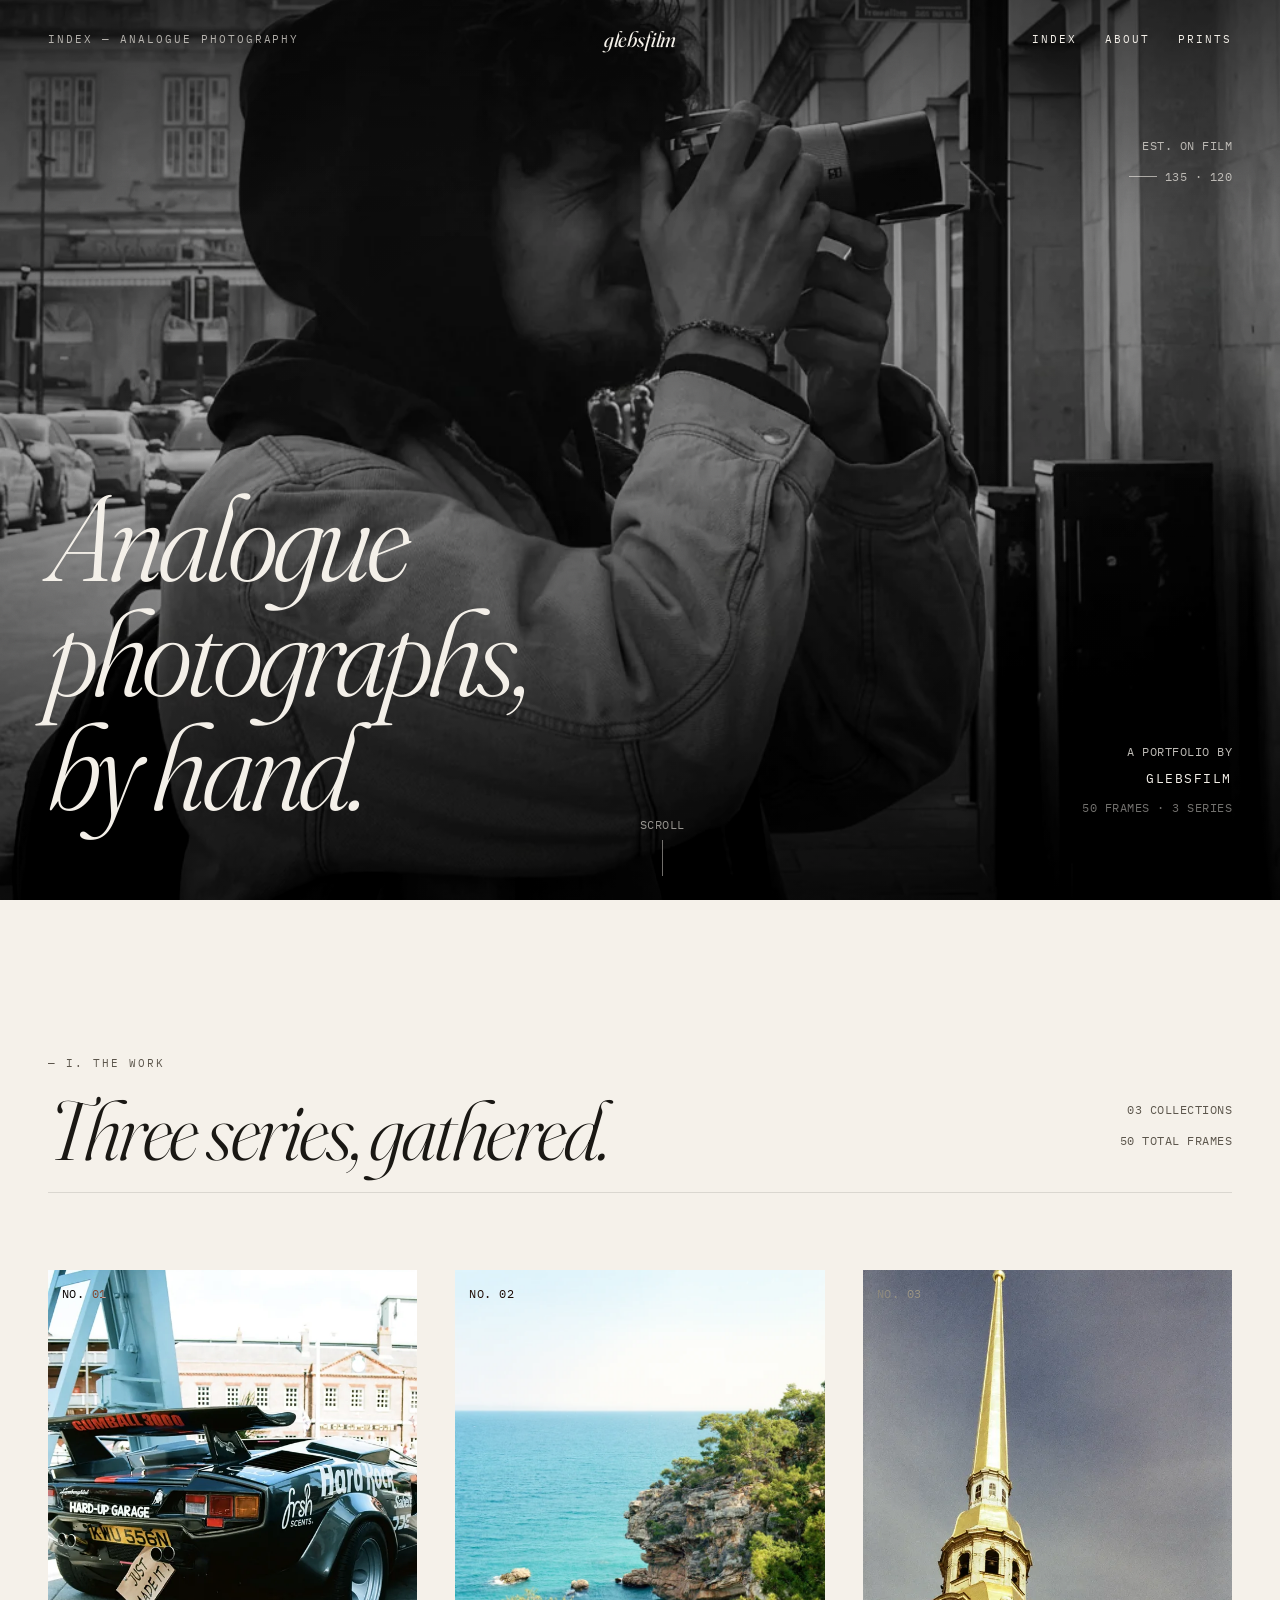
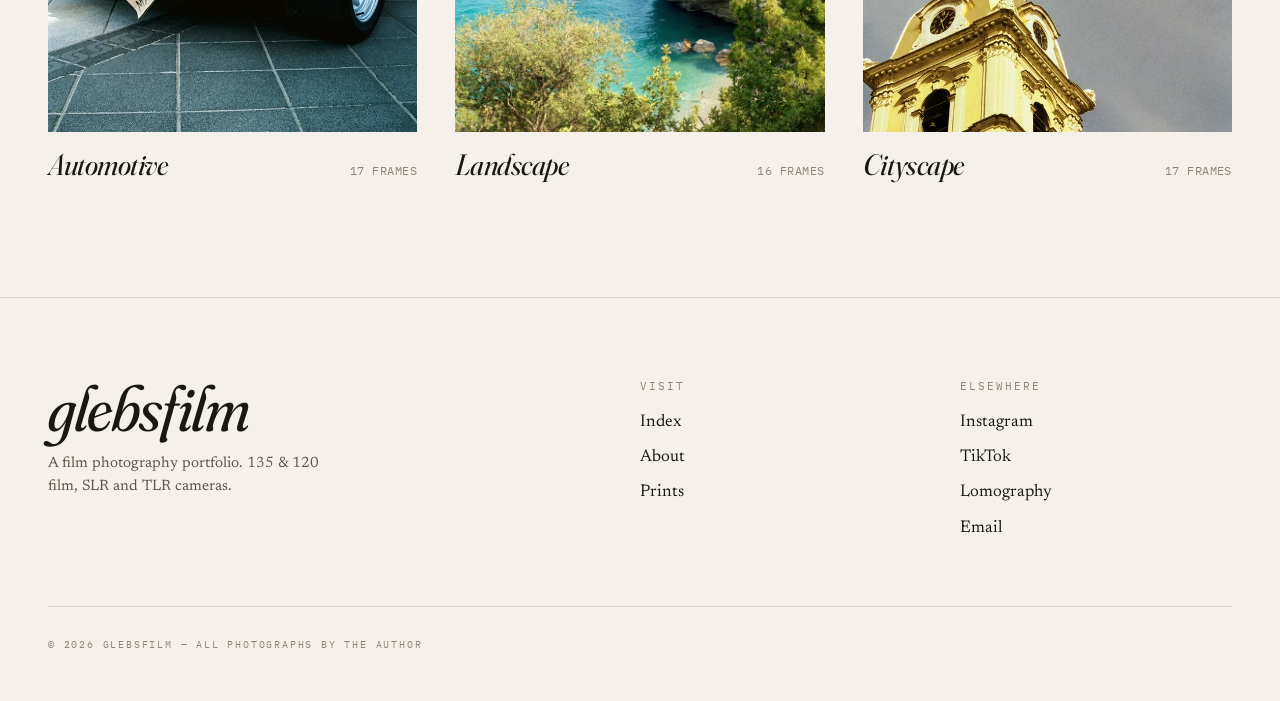
==== index.html @ 0e33dc8c "Footer update + Hamburger" ====
<!DOCTYPE html>
<html lang="en">
<head>
  <meta charset="UTF-8">
  <meta name="viewport" content="width=device-width, initial-scale=1.0">
  <title>glebsfilm — Analogue Photography</title>
  <meta name="description" content="A film photography portfolio. Landscapes, cityscapes, and automotive work on 35mm and 120 film, by glebsfilm.">
  <meta name="keywords" content="Photography, Film photography, 35mm film, 120mm film, analog art, vintage photography">
  <meta name="author" content="glebsfilm">
  <link rel="canonical" href="https://www.glebsfilm.com/">

  <link rel="apple-touch-icon" sizes="180x180" href="/apple-touch-icon.png">
  <link rel="icon" type="image/png" sizes="32x32" href="/favicon-32x32.png">
  <link rel="icon" type="image/png" sizes="16x16" href="/favicon-16x16.png">
  <link rel="manifest" href="/site.webmanifest">
  <link rel="mask-icon" href="/safari-pinned-tab.svg" color="#1a1814">
  <meta name="msapplication-TileColor" content="#F5F1EA">
  <meta name="theme-color" content="#F5F1EA">

  <meta property="og:type" content="website">
  <meta property="og:url" content="https://www.glebsfilm.com/">
  <meta property="og:title" content="glebsfilm — Analogue Photography">
  <meta property="og:description" content="A film photography portfolio. Landscapes, cityscapes, and automotive work on 35mm and 120 film, by glebsfilm.">
  <meta property="og:image" content="https://www.glebsfilm.com/assets/logo_square-640.webp">
  <meta property="og:image:width" content="640">
  <meta property="og:image:height" content="640">
  <meta name="twitter:card" content="summary_large_image">
  <meta name="twitter:title" content="glebsfilm — Analogue Photography">
  <meta name="twitter:description" content="A film photography portfolio. Landscapes, cityscapes, and automotive work on 35mm and 120 film, by glebsfilm.">
  <meta name="twitter:image" content="https://www.glebsfilm.com/assets/logo_square-640.webp">

  <script defer src="https://static.cloudflareinsights.com/beacon.min.js"
          data-cf-beacon='{"token": "REPLACE_WITH_YOUR_CF_BEACON_TOKEN"}'></script>

  <link rel="preconnect" href="https://fonts.googleapis.com">
  <link rel="preconnect" href="https://fonts.gstatic.com" crossorigin>
  <link rel="stylesheet"
        href="https://fonts.googleapis.com/css2?family=Fraunces:ital,opsz,wght,SOFT@0,9..144,300..600,30..100;1,9..144,300..600,30..100&family=Newsreader:ital,opsz,wght@0,6..72,300..600;1,6..72,300..600&family=IBM+Plex+Mono:wght@300;400;500&display=swap">

  <link rel="stylesheet" href="styles/site.css">
  <link rel="preload" as="image" href="assets/background-1920.webp" fetchpriority="high">
</head>
<body>
  <header class="site-nav">
  <div class="site-nav__index">Index — Analogue Photography</div>
  <a class="site-nav__brand" href="index.html">glebsfilm</a>
  <button class="site-nav__toggle" aria-label="Menu" aria-expanded="false">
    <svg width="22" height="14" viewBox="0 0 22 14" fill="none" stroke="currentColor" stroke-width="1.5"><line x1="0" y1="2" x2="22" y2="2"/><line x1="0" y1="12" x2="22" y2="12"/></svg>
  </button>
  <ul class="site-nav__links">
      <li><a href="#collections" aria-current="page">Index</a></li>
      <li><a href="about.html">About</a></li>
      <li><a href="https://glebsfilm.darkroom.com">Prints</a></li>
  </ul>
</header>

  <main>
    <section class="hero" id="top">
      <div class="hero__image" aria-hidden="true"></div>

      <div class="hero__corner">
        <p class="mono">Est. on Film</p>
        <p class="mono"><span class="hero__corner__sep"></span>135 · 120</p>
      </div>

      <div class="hero__content">
        <div class="hero__title-wrap">
          <h1 class="hero__title">
            <span class="word">Analogue</span>
            <span class="word">photographs,</span>
            <span class="word"><em>by hand.</em></span>
          </h1>
        </div>
        <div class="hero__meta">
          <span class="mono">A portfolio by</span>
          <span class="mono hero__meta__name">glebsfilm</span>
          <span class="mono hero__meta__sub">50 frames · 3 series</span>
        </div>
      </div>

      <a class="hero__scroll" href="#collections" aria-label="Scroll to collections">
        <span class="mono">Scroll</span>
        <span class="hero__scroll__line"></span>
      </a>
    </section>

    <section class="collections" id="collections">
      <div class="container">
        <header class="collections__header">
          <div>
            <p class="eyebrow collections__eyebrow">— I. The Work</p>
            <h2 class="collections__title">Three series, gathered.</h2>
          </div>
          <div class="collections__count">
            <p class="mono">03 collections</p>
            <p class="mono collections__count__sub">50 total frames</p>
          </div>
        </header>

        <div class="collections__grid">
      <a href="collections/automotive.html" class="collection-card">
        <div class="collection-card__media">
          <span class="mono collection-card__num">No. 01</span>
          <span class="mono collection-card__view">View →</span>
          <picture>
            <source type="image/webp" srcset="images/automotive/a1-960.webp">
            <img src="images/automotive/a1-1600.jpg" alt="" decoding="async" width="1073" height="1600" fetchpriority="high">
          </picture>
        </div>
        <div class="collection-card__meta">
          <h3 class="collection-card__title">Automotive</h3>
          <span class="mono collection-card__count">17 frames</span>
        </div>
      </a>
      <a href="collections/landscape.html" class="collection-card">
        <div class="collection-card__media">
          <span class="mono collection-card__num">No. 02</span>
          <span class="mono collection-card__view">View →</span>
          <picture>
            <source type="image/webp" srcset="images/landscapes/l1-960.webp">
            <img src="images/landscapes/l1-1600.jpg" alt="" decoding="async" width="1600" height="1590">
          </picture>
        </div>
        <div class="collection-card__meta">
          <h3 class="collection-card__title">Landscape</h3>
          <span class="mono collection-card__count">16 frames</span>
        </div>
      </a>
      <a href="collections/cityscape.html" class="collection-card">
        <div class="collection-card__media">
          <span class="mono collection-card__num">No. 03</span>
          <span class="mono collection-card__view">View →</span>
          <picture>
            <source type="image/webp" srcset="images/cityscapes/c1-960.webp">
            <img src="images/cityscapes/c1-1600.jpg" alt="" decoding="async" width="1060" height="1600">
          </picture>
        </div>
        <div class="collection-card__meta">
          <h3 class="collection-card__title">Cityscape</h3>
          <span class="mono collection-card__count">17 frames</span>
        </div>
      </a>
        </div>
      </div>
    </section>
  </main>

  <footer class="site-foot">
  <div class="container">
    <div class="site-foot__grid">
      <div>
        <p class="site-foot__brand">glebsfilm</p>
        <p class="site-foot__tag">A film photography portfolio. 135 &amp; 120 film, SLR and TLR cameras.</p>
      </div>
      <div class="site-foot__col">
        <h4>Visit</h4>
        <ul>
          <li><a href="index.html">Index</a></li>
          <li><a href="about.html">About</a></li>
          <li><a href="https://glebsfilm.darkroom.com" target="_blank" rel="noopener">Prints</a></li>
        </ul>
      </div>
      <div class="site-foot__col">
        <h4>Elsewhere</h4>
        <ul>
          <li><a href="https://www.instagram.com/glebsfilm" target="_blank" rel="noopener">Instagram</a></li>
          <li><a href="https://www.tiktok.com/@glebsfilm_" target="_blank" rel="noopener">TikTok</a></li>
          <li><a href="https://www.lomography.com/homes/glebsfilm/" target="_blank" rel="noopener">Lomography</a></li>
          <li><a href="mailto:glebsfilm@gmail.com">Email</a></li>
        </ul>
      </div>
    </div>
    <div class="site-foot__base">
      <p class="site-foot__copyright">© 2026 glebsfilm — All photographs by the author</p>
    </div>
  </div>
</footer>
  <script src="js/site.js" defer></script>
</body>
</html>
---- styles/site.css ----
/* ============================================================
   glebsfilm — editorial monograph
   --------------------------------------------------------------
   Visual direction: printed photography book.
   Cream paper, generous whitespace, italic serif display,
   monospace for indices and metadata, serif for prose.
   No Bootstrap — modern CSS only (Grid, custom props, clamp).
   ============================================================ */

:root {
  /* Colour — paper, ink, and a single film-leader red accent */
  --paper:        #F5F1EA;
  --paper-soft:   #EFEAE1;
  --ink:          #1A1814;
  --ink-soft:     #5C564C;
  --ink-faint:    #8E867A;
  --hairline:     rgba(26, 24, 20, 0.12);
  --accent:       #8B2C1F;   /* deep darkroom red, used sparingly */
  --backdrop:     rgba(245, 241, 234, 0.96);

  /* Type */
  --font-display: 'Fraunces', 'Times New Roman', Georgia, serif;
  --font-body:    'Newsreader', 'Georgia', 'Times New Roman', serif;
  --font-mono:    'IBM Plex Mono', ui-monospace, 'SFMono-Regular', Menlo, monospace;

  /* Rhythm */
  --gutter: clamp(1.25rem, 4vw, 3rem);
  --max-w: 1400px;
}

/* ---------- Reset & base ---------- */
*, *::before, *::after { box-sizing: border-box; }

html { scroll-behavior: smooth; overflow-x: hidden; }

body {
  margin: 0;
  min-height: 100vh;
  overflow-x: hidden;       /* belt-and-suspenders against any stray horizontal overflow */
  background: var(--paper);
  color: var(--ink);
  font-family: var(--font-body);
  font-size: 17px;
  line-height: 1.6;
  font-feature-settings: "kern" 1, "liga" 1;
  -webkit-font-smoothing: antialiased;
  text-rendering: optimizeLegibility;
}

img, picture { display: block; max-width: 100%; }

a { color: inherit; text-decoration: none; }
a:hover { color: var(--accent); }

/* Page-grain overlay — almost imperceptible, gives the cream
   background some texture like uncoated paper. */
body::before {
  content: "";
  position: fixed;
  inset: 0;
  pointer-events: none;
  z-index: 200;
  opacity: 0.04;
  background-image: url("data:image/svg+xml;utf8,<svg xmlns='http://www.w3.org/2000/svg' width='200' height='200'><filter id='n'><feTurbulence type='fractalNoise' baseFrequency='0.9' numOctaves='2' stitchTiles='stitch'/></filter><rect width='100%25' height='100%25' filter='url(%23n)'/></svg>");
  mix-blend-mode: multiply;
}

/* ---------- Type utilities ---------- */
.mono {
  font-family: var(--font-mono);
  font-weight: 400;
  letter-spacing: 0.04em;
  text-transform: uppercase;
  font-size: 12px;
}

.eyebrow {
  font-family: var(--font-mono);
  font-size: 11px;
  letter-spacing: 0.18em;
  text-transform: uppercase;
  color: var(--ink-soft);
}

.container {
  max-width: var(--max-w);
  margin: 0 auto;
  padding-left: var(--gutter);
  padding-right: var(--gutter);
}

.visually-hidden {
  position: absolute;
  width: 1px; height: 1px;
  padding: 0; margin: -1px;
  overflow: hidden; clip: rect(0,0,0,0);
  white-space: nowrap; border: 0;
}

/* ============================================================
   NAVBAR
   ============================================================ */
.site-nav {
  position: fixed;
  top: 0; left: 0; right: 0;
  z-index: 100;
  display: grid;
  grid-template-columns: 1fr auto 1fr;
  align-items: center;
  padding: 22px var(--gutter);
  /* Extend the bar's background up into the iOS notch/status-bar area
     so it never shows a translucent strip at the very top. */
  padding-top: max(22px, env(safe-area-inset-top));
  background: var(--backdrop);
  backdrop-filter: blur(12px);
  -webkit-backdrop-filter: blur(12px);
  border-bottom: 1px solid var(--hairline);
  transition: padding 0.3s ease, background 0.3s ease;
}

/* When the hero is visible, give the nav a transparent treatment */
.site-nav--on-hero {
  background: transparent;
  border-bottom-color: transparent;
  backdrop-filter: none;
  -webkit-backdrop-filter: none;
  color: var(--paper);
}
.site-nav--on-hero .site-nav__brand,
.site-nav--on-hero .site-nav__links a,
.site-nav--on-hero .site-nav__index { color: var(--paper); }
.site-nav--on-hero .site-nav__index { color: rgba(245,241,234,0.7); }

.site-nav__brand {
  font-family: var(--font-display);
  font-style: italic;
  font-weight: 400;
  font-variation-settings: "opsz" 96;
  font-size: 22px;
  letter-spacing: -0.01em;
  color: var(--ink);
  grid-column: 2;
}

.site-nav__links {
  grid-column: 3;
  display: flex;
  gap: 28px;
  justify-content: flex-end;
  list-style: none;
  padding: 0; margin: 0;
}

.site-nav__links a {
  font-family: var(--font-mono);
  font-size: 11px;
  letter-spacing: 0.18em;
  text-transform: uppercase;
  color: var(--ink);
  position: relative;
  padding: 4px 0;
  display: inline-block;
}
.site-nav__links a::after {
  content: "";
  position: absolute;
  left: 0; right: 100%;
  bottom: -2px;
  height: 1px;
  background: currentColor;
  transition: right 0.35s ease;
}
.site-nav__links a:hover::after { right: 0; }

.site-nav__index {
  grid-column: 1;
  font-family: var(--font-mono);
  font-size: 11px;
  letter-spacing: 0.18em;
  text-transform: uppercase;
  color: var(--ink-soft);
}

.site-nav__toggle {
  display: none;
  background: none;
  border: 0;
  padding: 8px;
  cursor: pointer;
  color: inherit;
}
.site-nav__toggle svg { display: block; }

@media (max-width: 720px) {
  .site-nav { grid-template-columns: auto 1fr auto; padding: 18px var(--gutter); }
  .site-nav__index { display: none; }
  .site-nav__brand { grid-column: 1; font-size: 20px; }
  .site-nav__toggle { display: block; grid-column: 3; justify-self: end; }
  .site-nav__links {
    position: absolute;
    grid-column: 1 / -1;   /* span the whole bar, not just the right column */
    top: 100%; left: 0; right: 0;
    flex-direction: column;
    gap: 0;
    background: var(--paper);
    border-bottom: 1px solid var(--hairline);
    padding: 0;
    max-height: 0;
    overflow: hidden;
    transition: max-height 0.35s ease;
  }
  .site-nav__links.open { max-height: 400px; }
  .site-nav__links li { border-top: 1px solid var(--hairline); }
  .site-nav__links a {
    display: block;
    padding: 18px var(--gutter);
    font-size: 12px;
    color: var(--ink) !important;
  }
}

/* ============================================================
   HERO  (home page)
   ============================================================ */
.hero {
  position: relative;
  min-height: 100vh;
  max-height: 1100px;       /* keep it cinematic on tall monitors */
  display: grid;
  grid-template-rows: 1fr auto;
  overflow: hidden;
  background: var(--ink);
  color: var(--paper);
}

.hero__image {
  position: absolute;
  inset: 0;
  background-image: url('../assets/background-1920.webp');
  background-size: cover;
  /* Push the focal point higher so the face/camera stays in frame
     on wide aspect ratios. */
  background-position: 50% 22%;
  filter: brightness(0.78) contrast(1.05);
  z-index: 0;
}
@media (min-width: 1400px) {
  .hero__image { background-position: 50% 30%; }
}

.hero__image::after {
  content: "";
  position: absolute;
  inset: 0;
  background:
    linear-gradient(to bottom, rgba(0,0,0,0.4) 0%, transparent 25%, transparent 50%, rgba(0,0,0,0.65) 100%),
    radial-gradient(ellipse at center, transparent 35%, rgba(0,0,0,0.35) 100%);
}

.hero__content {
  position: relative;
  z-index: 2;
  grid-row: 2;
  padding: var(--gutter);
  padding-bottom: clamp(2.5rem, 6vw, 5rem);
  /* Use a centred container with max width so on 1920+ monitors the
     title doesn't sit on the absolute edge. */
  max-width: var(--max-w);
  margin: 0 auto;
  width: 100%;
  display: grid;
  grid-template-columns: 1fr auto;
  align-items: end;
  gap: var(--gutter);
}

.hero__title-wrap {
  /* Width is determined by the longest .word inside. No max-width
     constraint — that was causing 'by hand.' to wrap on its space. */
}

.hero__title {
  font-family: var(--font-display);
  font-weight: 300;
  font-style: italic;
  font-variation-settings: "opsz" 144, "SOFT" 30;
  font-size: clamp(44px, 9.5vw, 140px);
  line-height: 0.94;
  letter-spacing: -0.035em;
  color: var(--paper);
  margin: 0;
}
.hero__title .word {
  display: block;
  white-space: nowrap;   /* never break a word block at a space */
  opacity: 0;
  transform: translateY(28px);
  animation: rise 1.1s cubic-bezier(0.2, 0.7, 0.2, 1) forwards;
}
.hero__title .word:nth-child(1) { animation-delay: 0.20s; }
.hero__title .word:nth-child(2) { animation-delay: 0.35s; }
.hero__title .word:nth-child(3) { animation-delay: 0.50s; }

@keyframes rise {
  to { opacity: 1; transform: translateY(0); }
}

.hero__meta {
  display: flex;
  flex-direction: column;
  align-items: flex-end;
  gap: 8px;
  color: var(--paper);
  text-align: right;
  opacity: 0;
  animation: fadeUp 1s ease 0.75s forwards;
  padding-bottom: 6px;
}
.hero__meta .mono { color: rgba(245, 241, 234, 0.78); }
.hero__meta__name {
  font-size: 13px !important;
  letter-spacing: 0.12em !important;
  color: var(--paper) !important;
}
.hero__meta__sub { opacity: 0.6; }

@keyframes fadeUp {
  from { opacity: 0; transform: translateY(12px); }
  to   { opacity: 1; transform: translateY(0); }
}

.hero__corner {
  position: absolute;
  top: 0; right: 0;
  padding: calc(var(--gutter) + 76px) var(--gutter) 0;
  z-index: 2;
  color: var(--paper);
  text-align: right;
  opacity: 0;
  animation: fadeUp 1s ease 0.95s forwards;
}
.hero__corner .mono { color: rgba(245, 241, 234, 0.7); }
.hero__corner__sep {
  display: inline-block;
  width: 28px;
  height: 1px;
  background: rgba(245, 241, 234, 0.6);
  vertical-align: middle;
  margin: 0 8px 4px;
}

.hero__scroll {
  position: absolute;
  bottom: 24px;
  left: 50%;
  transform: translateX(-50%);
  z-index: 2;
  color: var(--paper);
  display: flex;
  flex-direction: column;
  align-items: center;
  gap: 6px;
  opacity: 0;
  animation: fadeUp 1s ease 1.5s forwards;
}
.hero__scroll .mono { color: rgba(245, 241, 234, 0.6); }
.hero__scroll__line {
  width: 1px;
  height: 36px;
  background: rgba(245, 241, 234, 0.45);
  position: relative;
  overflow: hidden;
}
.hero__scroll__line::after {
  content: "";
  position: absolute;
  inset: 0;
  background: var(--paper);
  transform: translateY(-100%);
  animation: drip 2.4s ease-in-out infinite;
}
@keyframes drip {
  0%   { transform: translateY(-100%); }
  60%  { transform: translateY(100%); }
  100% { transform: translateY(100%); }
}

@media (max-width: 720px) {
  .hero__content { grid-template-columns: 1fr; }
  .hero__meta    { align-items: flex-start; text-align: left; }
  .hero__corner  { display: none; }
}

/* ============================================================
   COLLECTIONS GRID (home)
   ============================================================ */
.collections {
  padding: clamp(5rem, 12vw, 9rem) 0 clamp(4rem, 10vw, 7rem);
}

.collections__header {
  display: grid;
  grid-template-columns: 1fr auto;
  align-items: end;
  gap: var(--gutter);
  margin-bottom: clamp(2.5rem, 6vw, 5rem);
  padding-bottom: 22px;
  border-bottom: 1px solid var(--hairline);
}

.collections__eyebrow { margin-bottom: 18px; }

.collections__title {
  font-family: var(--font-display);
  font-style: italic;
  font-weight: 300;
  font-variation-settings: "opsz" 144;
  font-size: clamp(40px, 6.5vw, 96px);
  line-height: 0.96;
  letter-spacing: -0.03em;
  margin: 0;
}

.collections__count {
  text-align: right;
  color: var(--ink-soft);
  padding-bottom: 8px;
}

.collections__grid {
  display: grid;
  grid-template-columns: repeat(3, 1fr);
  gap: clamp(1.5rem, 3vw, 3rem);
}

@media (max-width: 880px) {
  .collections__grid { grid-template-columns: 1fr; gap: 3.5rem; }
  .collections__header { grid-template-columns: 1fr; align-items: start; }
  .collections__count { text-align: left; padding-bottom: 0; }
}

.collection-card {
  position: relative;
  display: block;
  color: var(--ink);
}

.collection-card__media {
  position: relative;
  aspect-ratio: 4 / 5;
  overflow: hidden;
  background: var(--ink-soft);
}
/* picture must also fill the box so the inner img can cover it */
.collection-card__media picture {
  position: absolute;
  inset: 0;
  display: block;
}
.collection-card__media img {
  width: 100%;
  height: 100%;
  object-fit: cover;
  transition: transform 1.2s cubic-bezier(0.2, 0.7, 0.2, 1);
}
.collection-card:hover .collection-card__media img {
  transform: scale(1.045);
}

.collection-card__num {
  position: absolute;
  top: 14px; left: 14px;
  color: #fff;
  mix-blend-mode: difference;
  z-index: 2;
}

.collection-card__view {
  position: absolute;
  bottom: 14px; right: 14px;
  color: var(--paper);
  opacity: 0;
  transform: translateY(6px);
  transition: opacity 0.4s ease, transform 0.4s ease;
  z-index: 2;
  text-shadow: 0 1px 6px rgba(0,0,0,0.4);
}
.collection-card:hover .collection-card__view {
  opacity: 1;
  transform: translateY(0);
}

.collection-card__meta {
  display: grid;
  grid-template-columns: 1fr auto;
  align-items: baseline;
  gap: 16px;
  margin-top: 18px;
  padding-bottom: 4px;
}

.collection-card__title {
  font-family: var(--font-display);
  font-style: italic;
  font-weight: 400;
  font-variation-settings: "opsz" 96;
  font-size: clamp(22px, 2.3vw, 30px);
  line-height: 1.05;
  letter-spacing: -0.015em;
  margin: 0;
  color: var(--ink);
  transition: color 0.3s ease;
}
.collection-card:hover .collection-card__title { color: var(--accent); }

.collection-card__count {
  color: var(--ink-faint);
  white-space: nowrap;
}

/* ============================================================
   ABOUT
   ============================================================ */
.about {
  padding-top: clamp(7rem, 14vw, 11rem);
  padding-bottom: clamp(5rem, 10vw, 8rem);
}

.about__grid {
  display: grid;
  grid-template-columns: 5fr 7fr;
  gap: clamp(2rem, 5vw, 5rem);
  align-items: start;
}

@media (max-width: 880px) {
  .about__grid { grid-template-columns: 1fr; }
}

.about__portrait {
  position: relative;
  aspect-ratio: 4 / 5;
  overflow: hidden;
  background: var(--ink-soft);
}
.about__portrait picture {
  position: absolute;
  inset: 0;
  display: block;
}
.about__portrait img {
  width: 100%; height: 100%;
  object-fit: cover;
  filter: contrast(1.04);
}
.about__portrait__caption {
  position: absolute;
  bottom: 12px; left: 12px;
  color: var(--paper);
  text-shadow: 0 1px 8px rgba(0,0,0,0.5);
}

.about__copy { padding-top: 6px; }

.about__eyebrow { margin-bottom: 28px; }

.about__title {
  font-family: var(--font-display);
  font-style: italic;
  font-weight: 300;
  font-variation-settings: "opsz" 144, "SOFT" 50;
  font-size: clamp(48px, 9vw, 132px);
  line-height: 0.92;
  letter-spacing: -0.035em;
  margin: 0 0 36px;
}

.about__lede {
  font-family: var(--font-body);
  font-weight: 300;
  font-size: clamp(19px, 1.7vw, 24px);
  line-height: 1.45;
  color: var(--ink);
  margin: 0 0 28px;
  max-width: 38ch;
}
.about__lede em {
  font-family: var(--font-display);
  font-style: italic;
  font-variation-settings: "opsz" 36;
  font-weight: 400;
}

.about__body {
  font-size: 17px;
  line-height: 1.65;
  color: var(--ink-soft);
  max-width: 52ch;
}
.about__body p { margin: 0 0 1.1em; }
.about__body a {
  color: var(--ink);
  border-bottom: 1px solid var(--ink-faint);
  transition: color 0.2s ease, border-color 0.2s ease;
}
.about__body a:hover {
  color: var(--accent);
  border-color: var(--accent);
}

.about__contact {
  margin-top: 48px;
  padding-top: 28px;
  border-top: 1px solid var(--hairline);
  display: grid;
  grid-template-columns: auto 1fr;
  gap: 16px 28px;
  font-family: var(--font-mono);
  font-size: 12px;
  letter-spacing: 0.08em;
  text-transform: uppercase;
}
.about__contact dt { color: var(--ink-faint); }
.about__contact dd { margin: 0; color: var(--ink); }

/* ============================================================
   COLLECTION PAGE
   ============================================================ */
.coll-head {
  padding-top: clamp(7rem, 13vw, 11rem);
  padding-bottom: clamp(2rem, 5vw, 4rem);
}

.coll-head__grid {
  display: grid;
  grid-template-columns: 1fr auto;
  align-items: end;
  gap: var(--gutter);
  padding-bottom: 28px;
  border-bottom: 1px solid var(--hairline);
}

.coll-head__eyebrow { margin-bottom: 18px; }

.coll-head__title {
  font-family: var(--font-display);
  font-style: italic;
  font-weight: 300;
  font-variation-settings: "opsz" 144, "SOFT" 40;
  font-size: clamp(48px, 9vw, 132px);
  line-height: 0.92;
  letter-spacing: -0.035em;
  margin: 0;
}

.coll-head__meta {
  display: grid;
  gap: 10px;
  text-align: right;
  color: var(--ink-soft);
  padding-bottom: 8px;
}

@media (max-width: 720px) {
  .coll-head__grid { grid-template-columns: 1fr; }
  .coll-head__meta { text-align: left; }
}

.gallery {
  /* CSS-columns masonry. Photos flow into columns at their natural
     aspect ratio, balanced for height. */
  padding-top: clamp(1.5rem, 3vw, 2.5rem);
  columns: 2;
  column-gap: clamp(1rem, 2.2vw, 2rem);
}

@media (max-width: 720px) {
  .gallery { columns: 1; }
}

.frame {
  position: relative;
  display: block;
  width: 100%;
  margin: 0 0 clamp(1.75rem, 3.5vw, 3rem);
  break-inside: avoid;     /* don't split a figure across columns */
  cursor: zoom-in;
}

.frame__picture {
  position: relative;
  overflow: hidden;
  background: transparent;
  box-shadow: 0 1px 0 var(--hairline), 0 18px 30px -22px rgba(26,24,20,0.18);
}

.frame__picture img {
  width: 100%;
  height: auto;
  display: block;
  opacity: 0;
  transform: scale(1.015);
  transition: opacity 1.2s ease, transform 1.4s ease;
}
.frame.in .frame__picture img {
  opacity: 1;
  transform: scale(1);
}

/* Subtle zoom hint on hover */
.frame:hover .frame__picture img { transform: scale(1.025); }
.frame:hover .frame__caption .frame__index { color: var(--accent); }

/* Caption sits BELOW the photo — always readable, never fighting
   the image. Index left, camera + film right; stacks on mobile. */
.frame__caption {
  display: flex;
  align-items: baseline;
  justify-content: space-between;
  gap: 12px;
  margin: 14px 2px 0;
  flex-wrap: wrap;
}
.frame__index {
  color: var(--ink-faint);
  font-size: 11px;
  letter-spacing: 0.14em;
}
.frame__meta {
  color: var(--ink-soft);
  font-size: 11px;
  letter-spacing: 0.14em;
  text-align: right;
}

/* End-of-collection navigation */
.coll-foot {
  padding: clamp(3.5rem, 8vw, 6rem) 0 clamp(2rem, 5vw, 3rem);
  border-top: 1px solid var(--hairline);
  margin-top: clamp(3rem, 7vw, 5rem);
}
.coll-foot__inner {
  display: grid;
  grid-template-columns: 1fr auto 1fr;
  align-items: center;
  gap: var(--gutter);
}
.coll-foot__prev, .coll-foot__next {
  display: grid;
  gap: 6px;
}
.coll-foot__prev { text-align: left; }
.coll-foot__next { text-align: right; }
.coll-foot__label { color: var(--ink-faint); }
.coll-foot__link {
  font-family: var(--font-display);
  font-style: italic;
  font-size: clamp(26px, 3.5vw, 44px);
  line-height: 1;
  letter-spacing: -0.02em;
  font-variation-settings: "opsz" 72;
}
.coll-foot__link:hover { color: var(--accent); }

.coll-foot__home {
  font-family: var(--font-mono);
  font-size: 11px;
  letter-spacing: 0.18em;
  text-transform: uppercase;
  color: var(--ink-soft);
  white-space: nowrap;
}
.coll-foot__home:hover { color: var(--accent); }

@media (max-width: 720px) {
  .coll-foot__inner { grid-template-columns: 1fr; gap: 32px; text-align: left; }
  .coll-foot__next { text-align: left; }
}

/* ============================================================
   FOOTER
   ============================================================ */
.site-foot {
  border-top: 1px solid var(--hairline);
  padding: clamp(3rem, 7vw, 5rem) 0 clamp(1.5rem, 3vw, 2.5rem);
  background: var(--paper);
}
.site-foot__grid {
  display: grid;
  grid-template-columns: 2fr 1fr 1fr;
  gap: clamp(1.5rem, 4vw, 3rem);
  align-items: start;
}
@media (max-width: 720px) {
  .site-foot__grid { grid-template-columns: 1fr; gap: 2rem; }
}

.site-foot__brand {
  font-family: var(--font-display);
  font-style: italic;
  font-variation-settings: "opsz" 144, "SOFT" 50;
  font-size: clamp(36px, 5vw, 64px);
  line-height: 0.95;
  letter-spacing: -0.02em;
  color: var(--ink);
  margin: 0 0 6px;
}
.site-foot__tag {
  color: var(--ink-soft);
  max-width: 32ch;
  font-size: 15px;
  line-height: 1.5;
}

.site-foot__col h4 {
  font-family: var(--font-mono);
  font-size: 11px;
  letter-spacing: 0.18em;
  text-transform: uppercase;
  color: var(--ink-faint);
  margin: 0 0 14px;
  font-weight: 400;
}
.site-foot__col ul {
  list-style: none;
  padding: 0; margin: 0;
  display: grid;
  gap: 8px;
}
.site-foot__col a {
  font-family: var(--font-body);
  font-size: 17px;
  color: var(--ink);
}
.site-foot__col a:hover { color: var(--accent); }

.site-foot__base {
  margin-top: clamp(2.5rem, 5vw, 4rem);
  padding-top: 20px;
  border-top: 1px solid var(--hairline);
  display: flex;
  justify-content: space-between;
  align-items: center;
  gap: 16px;
  flex-wrap: wrap;
}
.site-foot__copyright,
.site-foot__set {
  font-family: var(--font-mono);
  font-size: 10px;
  letter-spacing: 0.18em;
  text-transform: uppercase;
  color: var(--ink-faint);
}

/* ============================================================
   LIGHTBOX
   ============================================================ */
.lightbox {
  position: fixed;
  inset: 0;
  z-index: 1000;
  background: rgba(15, 14, 12, 0.97);
  display: flex;
  flex-direction: column;
  padding: clamp(60px, 6vw, 90px) clamp(40px, 4vw, 80px) clamp(20px, 3vw, 36px);
  opacity: 0;
  pointer-events: none;
  transition: opacity 0.25s ease;
}
.lightbox.open {
  opacity: 1;
  pointer-events: auto;
}
.lightbox[hidden] { display: none; }

.lightbox__viewport {
  flex: 1 1 0;
  min-height: 0;        /* lets the flex item shrink under intrinsic content */
  display: flex;
  align-items: center;
  justify-content: center;
}

.lightbox__img {
  max-width: 100%;
  max-height: 100%;
  width: auto;
  height: auto;
  object-fit: contain;
  box-shadow: 0 30px 80px -20px rgba(0,0,0,0.6);
  transition: opacity 0.25s ease;
}
.lightbox.loading .lightbox__img { opacity: 0.3; }

.lightbox__caption {
  margin-top: 22px;
  display: grid;
  grid-template-columns: auto 1fr;
  align-items: baseline;
  gap: 24px;
  color: rgba(245, 241, 234, 0.72);
  font-family: var(--font-mono);
  font-size: 11px;
  letter-spacing: 0.18em;
  text-transform: uppercase;
}
.lightbox__index { color: rgba(245, 241, 234, 0.55); }
.lightbox__meta  { color: var(--paper); text-align: right; }

/* Button chrome */
.lightbox button {
  position: absolute;
  background: none;
  border: 0;
  color: var(--paper);
  cursor: pointer;
  padding: 14px;
  opacity: 0.55;
  transition: opacity 0.2s ease;
  z-index: 2;
}
.lightbox button:hover, .lightbox button:focus-visible { opacity: 1; outline: 0; }
.lightbox button svg { display: block; }

.lightbox__close { top: 18px; right: 18px; }
.lightbox__prev  { top: 50%; left: 12px;  transform: translateY(-50%); }
.lightbox__next  { top: 50%; right: 12px; transform: translateY(-50%); }

@media (max-width: 720px) {
  .lightbox { padding: 60px 12px 16px; }
  .lightbox__prev { left: 4px; }
  .lightbox__next { right: 4px; }
  .lightbox__caption {
    grid-template-columns: 1fr;
    gap: 4px;
    font-size: 10px;
  }
  .lightbox__meta { text-align: left; }
}

/* When the lightbox is open, lock body scroll */
body.lightbox-open { overflow: hidden; }
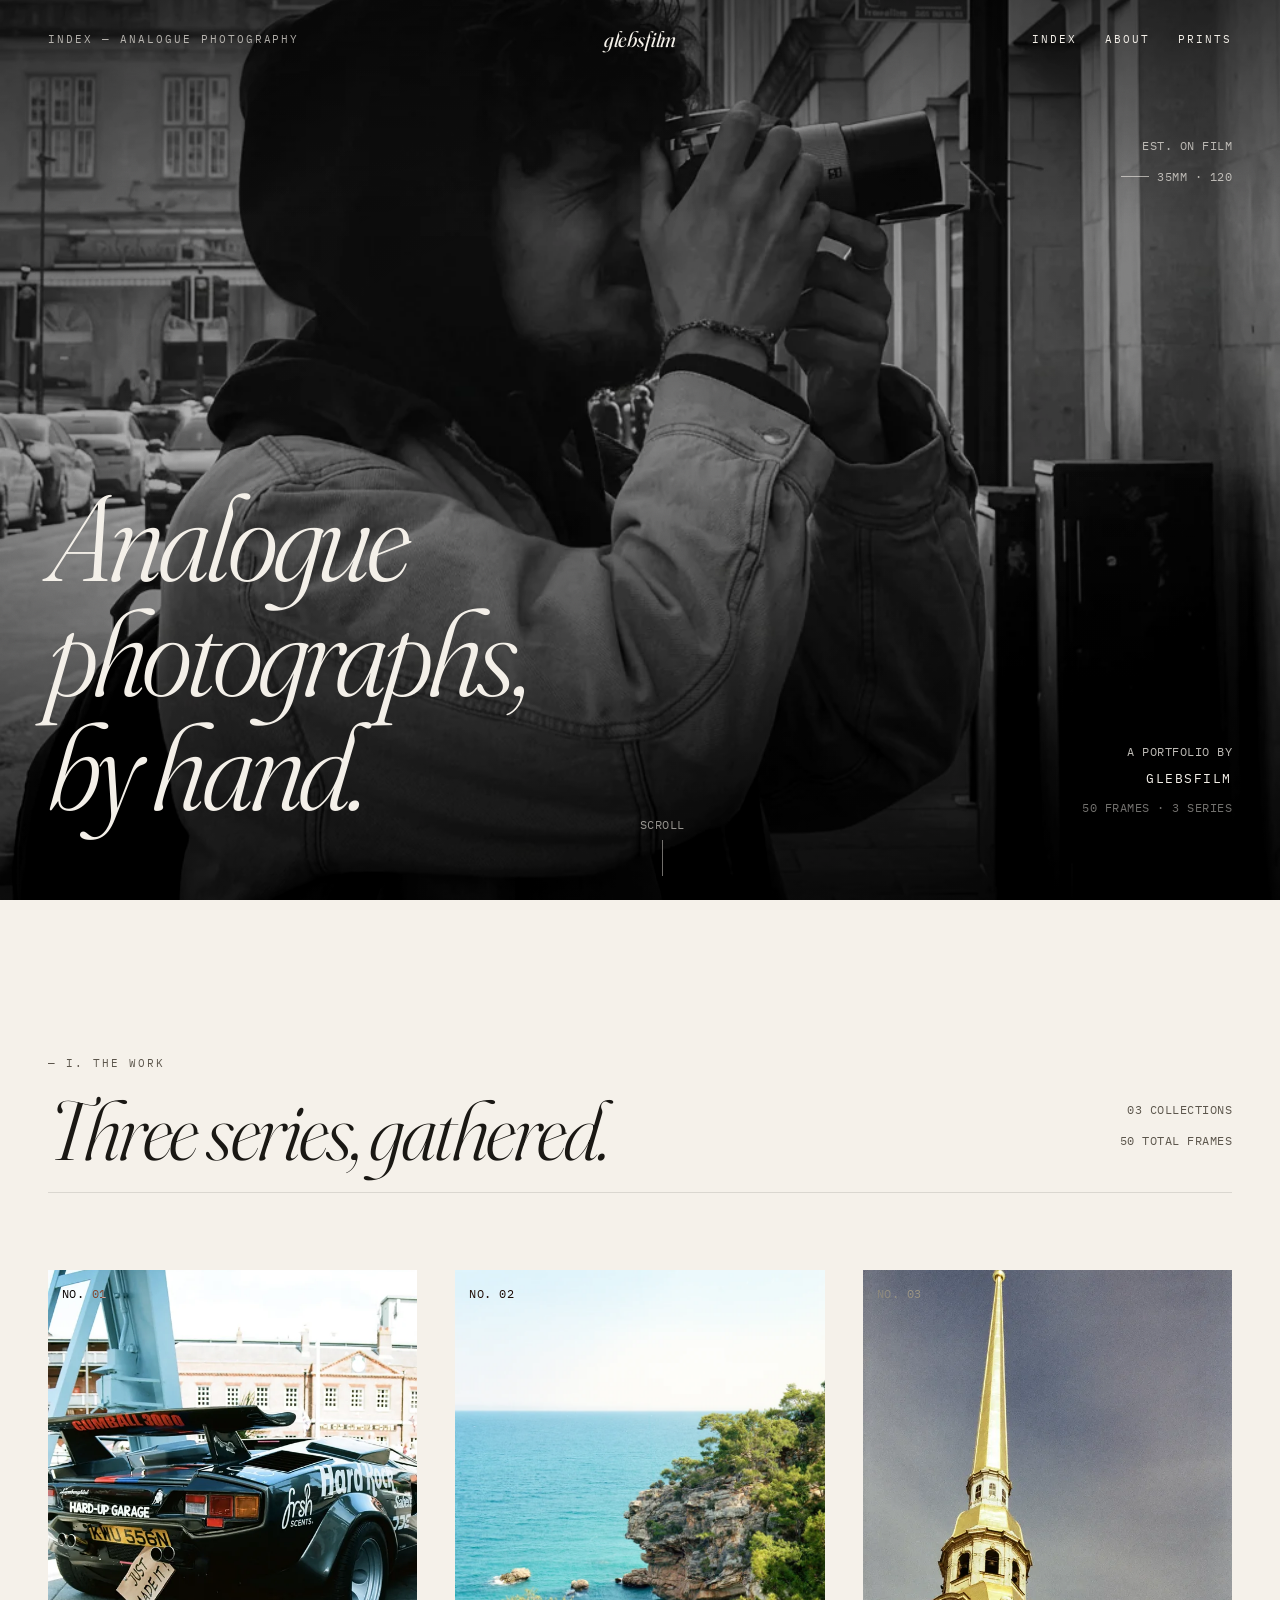
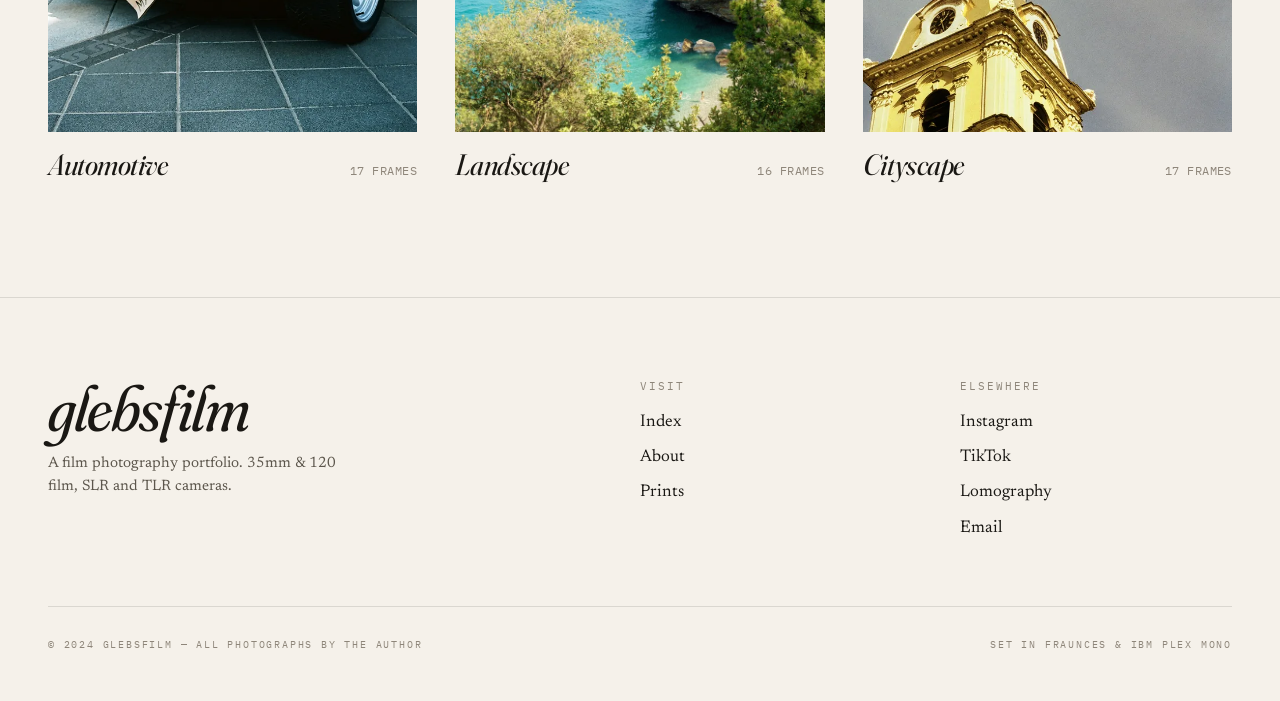
==== commit 9dc7b3a7: "viewport fix" ====
--- a/index.html
+++ b/index.html
@@ -2,7 +2,7 @@
 <html lang="en">
 <head>
   <meta charset="UTF-8">
-  <meta name="viewport" content="width=device-width, initial-scale=1.0">
+  <meta name="viewport" content="width=device-width, initial-scale=1.0, viewport-fit=cover">
   <title>glebsfilm — Analogue Photography</title>
   <meta name="description" content="A film photography portfolio. Landscapes, cityscapes, and automotive work on 35mm and 120 film, by glebsfilm.">
   <meta name="keywords" content="Photography, Film photography, 35mm film, 120mm film, analog art, vintage photography">
@@ -37,7 +37,7 @@
   <link rel="stylesheet"
         href="https://fonts.googleapis.com/css2?family=Fraunces:ital,opsz,wght,SOFT@0,9..144,300..600,30..100;1,9..144,300..600,30..100&family=Newsreader:ital,opsz,wght@0,6..72,300..600;1,6..72,300..600&family=IBM+Plex+Mono:wght@300;400;500&display=swap">
 
-  <link rel="stylesheet" href="styles/site.css">
+  <link rel="stylesheet" href="styles/site.css?v=f0097ba1">
   <link rel="preload" as="image" href="assets/background-1920.webp" fetchpriority="high">
 </head>
 <body>
@@ -60,7 +60,7 @@
 
       <div class="hero__corner">
         <p class="mono">Est. on Film</p>
-        <p class="mono"><span class="hero__corner__sep"></span>135 · 120</p>
+        <p class="mono"><span class="hero__corner__sep"></span>35mm · 120</p>
       </div>
 
       <div class="hero__content">
@@ -150,7 +150,7 @@
     <div class="site-foot__grid">
       <div>
         <p class="site-foot__brand">glebsfilm</p>
-        <p class="site-foot__tag">A film photography portfolio. 135 &amp; 120 film, SLR and TLR cameras.</p>
+        <p class="site-foot__tag">A film photography portfolio. 35mm &amp; 120 film, SLR and TLR cameras.</p>
       </div>
       <div class="site-foot__col">
         <h4>Visit</h4>
@@ -171,10 +171,11 @@
       </div>
     </div>
     <div class="site-foot__base">
-      <p class="site-foot__copyright">© 2026 glebsfilm — All photographs by the author</p>
+      <p class="site-foot__copyright">© 2024 glebsfilm — All photographs by the author</p>
+      <p class="site-foot__set">Set in Fraunces &amp; IBM Plex Mono</p>
     </div>
   </div>
 </footer>
-  <script src="js/site.js" defer></script>
+  <script src="js/site.js?v=3b735ae2" defer></script>
 </body>
 </html>
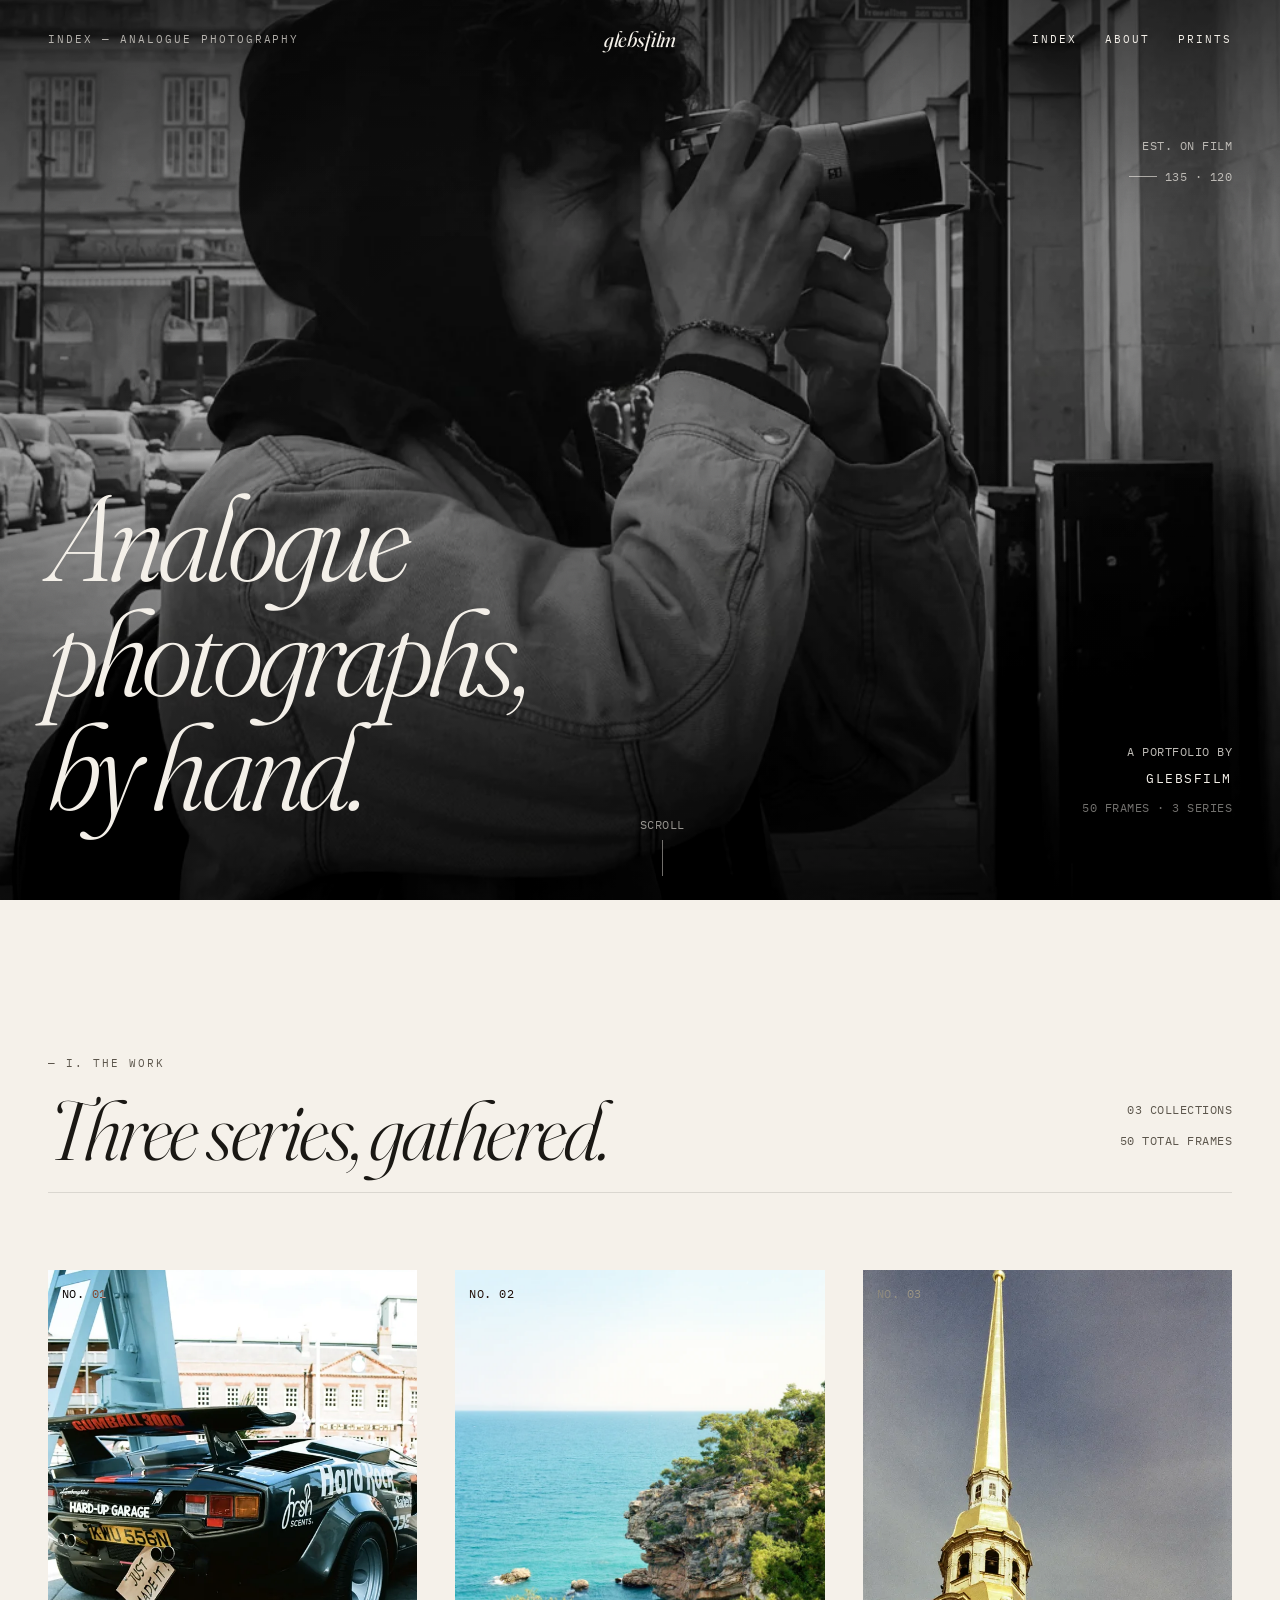
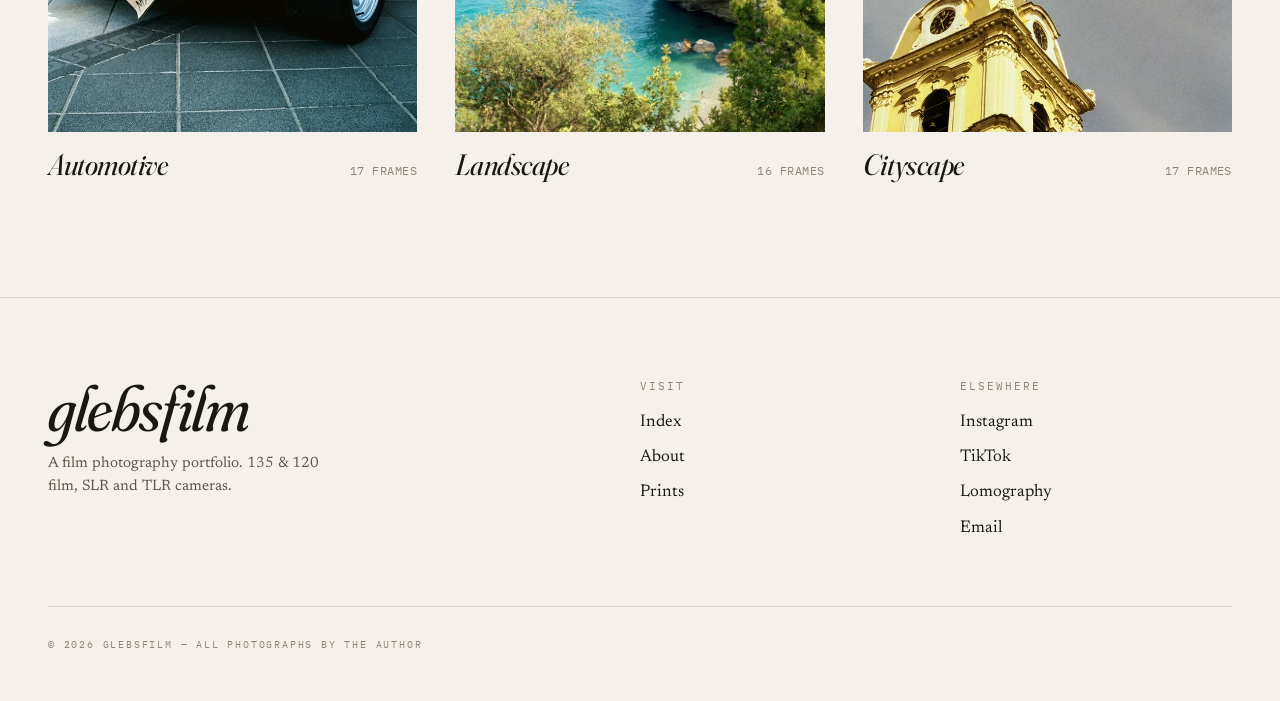
==== commit 2a410a22: "Update index.html" ====
--- a/index.html
+++ b/index.html
@@ -60,7 +60,7 @@
 
       <div class="hero__corner">
         <p class="mono">Est. on Film</p>
-        <p class="mono"><span class="hero__corner__sep"></span>35mm · 120</p>
+        <p class="mono"><span class="hero__corner__sep"></span>135 · 120</p>
       </div>
 
       <div class="hero__content">
@@ -150,7 +150,7 @@
     <div class="site-foot__grid">
       <div>
         <p class="site-foot__brand">glebsfilm</p>
-        <p class="site-foot__tag">A film photography portfolio. 35mm &amp; 120 film, SLR and TLR cameras.</p>
+        <p class="site-foot__tag">A film photography portfolio. 135 &amp; 120 film, SLR and TLR cameras.</p>
       </div>
       <div class="site-foot__col">
         <h4>Visit</h4>
@@ -171,11 +171,10 @@
       </div>
     </div>
     <div class="site-foot__base">
-      <p class="site-foot__copyright">© 2024 glebsfilm — All photographs by the author</p>
-      <p class="site-foot__set">Set in Fraunces &amp; IBM Plex Mono</p>
+      <p class="site-foot__copyright">© 2026 glebsfilm — All photographs by the author</p>
     </div>
   </div>
 </footer>
   <script src="js/site.js?v=3b735ae2" defer></script>
 </body>
-</html>+</html>
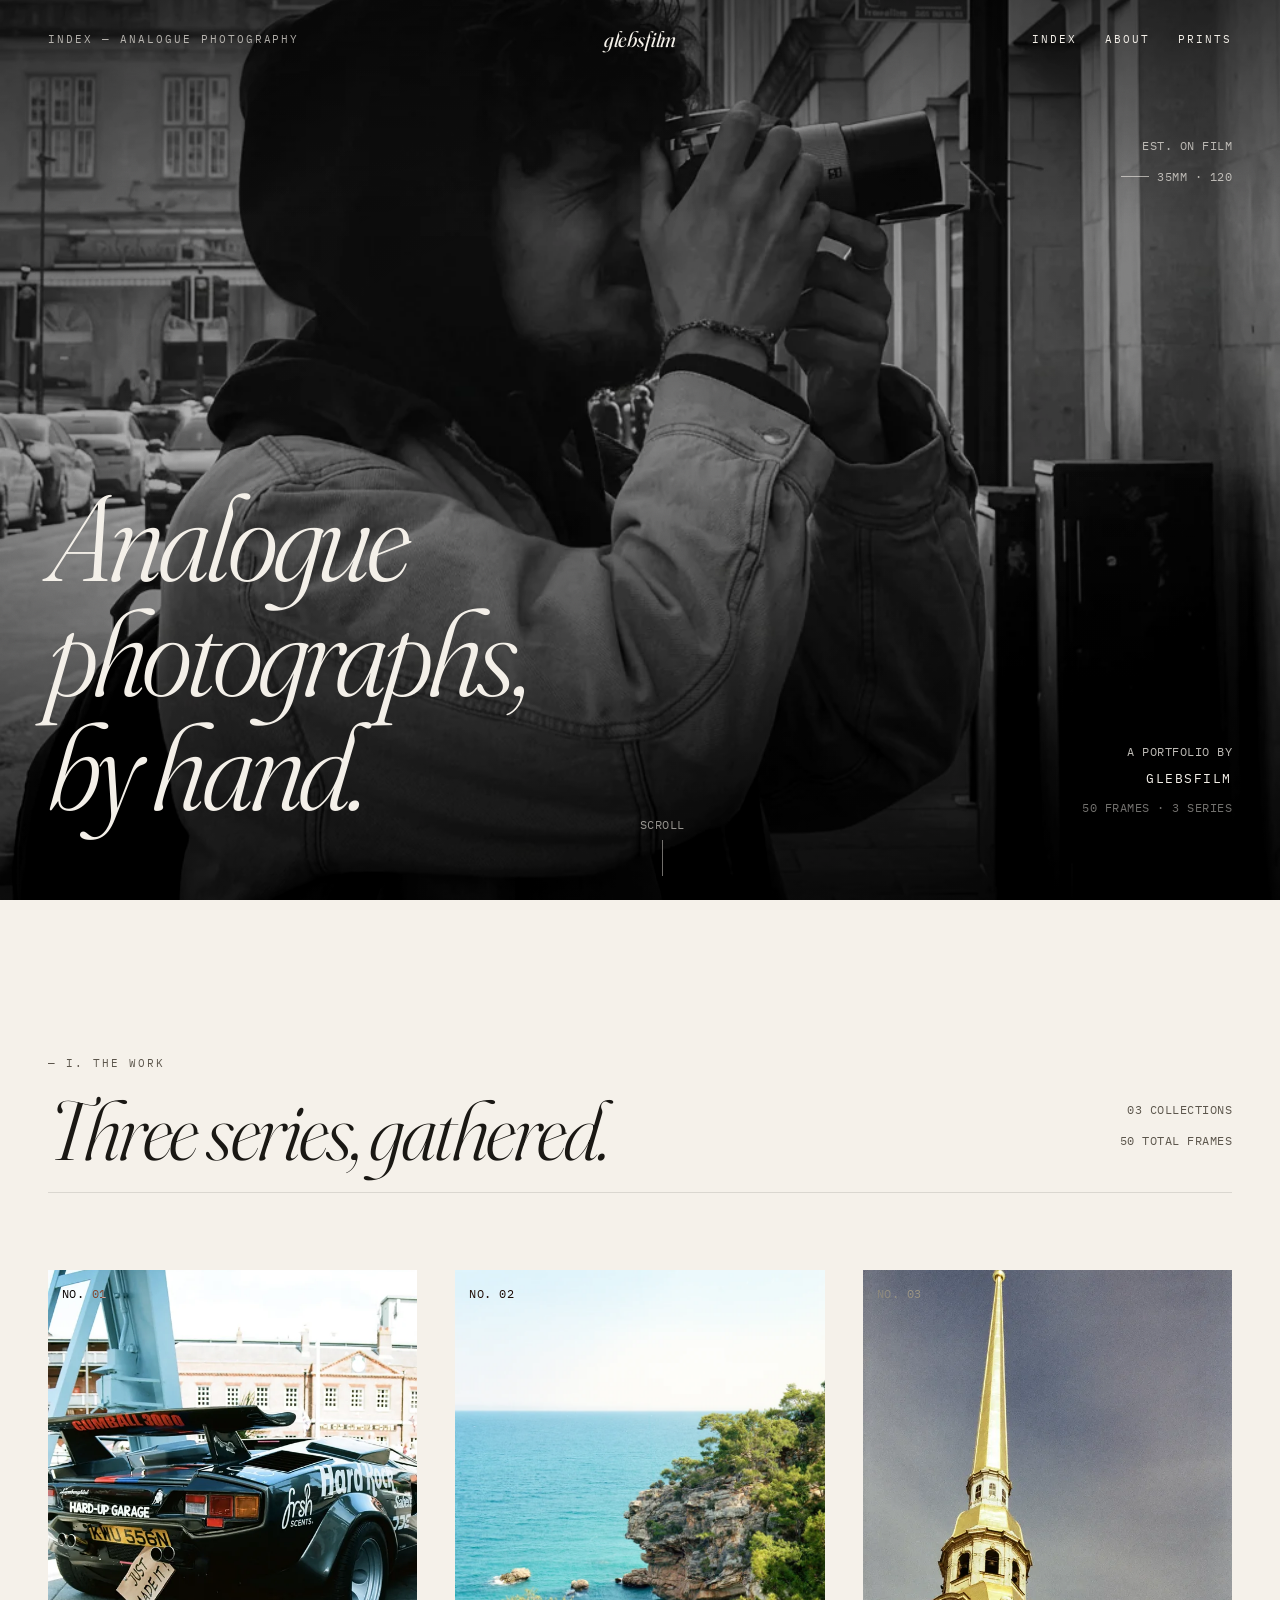
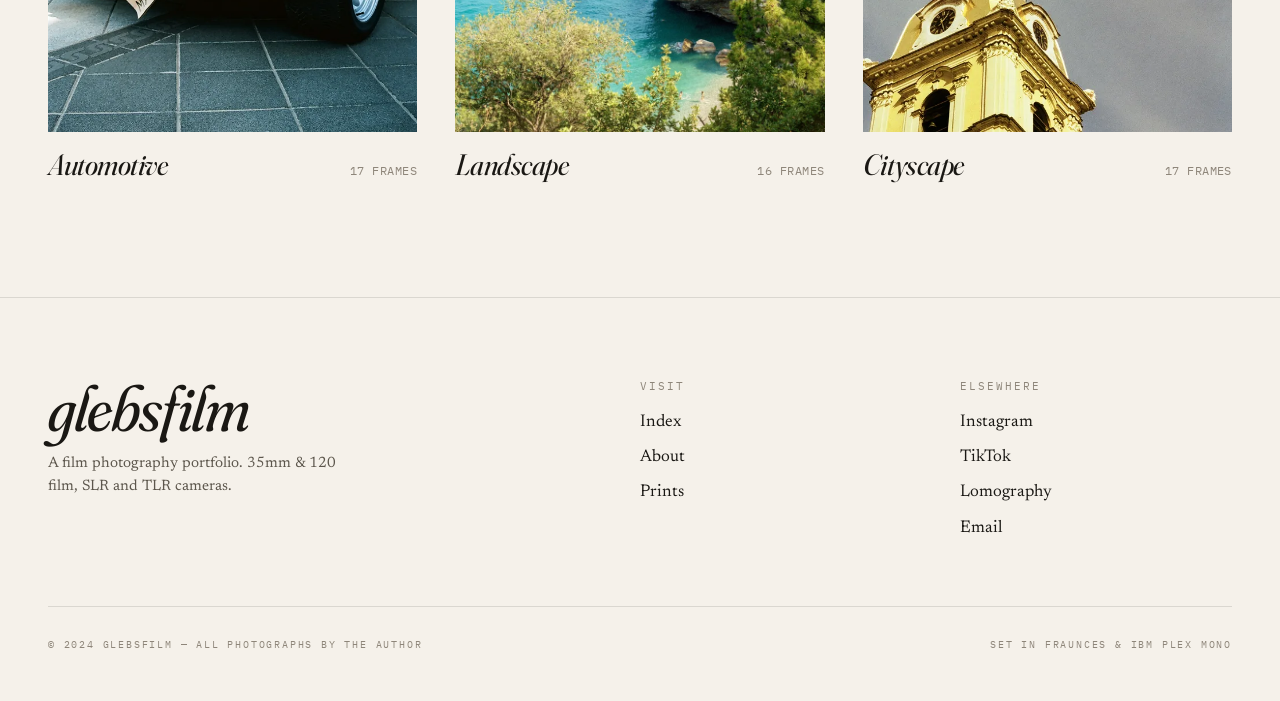
==== commit b565c1ae: "safari top fix" ====
--- a/index.html
+++ b/index.html
@@ -60,7 +60,7 @@
 
       <div class="hero__corner">
         <p class="mono">Est. on Film</p>
-        <p class="mono"><span class="hero__corner__sep"></span>135 · 120</p>
+        <p class="mono"><span class="hero__corner__sep"></span>35mm · 120</p>
       </div>
 
       <div class="hero__content">
@@ -150,7 +150,7 @@
     <div class="site-foot__grid">
       <div>
         <p class="site-foot__brand">glebsfilm</p>
-        <p class="site-foot__tag">A film photography portfolio. 135 &amp; 120 film, SLR and TLR cameras.</p>
+        <p class="site-foot__tag">A film photography portfolio. 35mm &amp; 120 film, SLR and TLR cameras.</p>
       </div>
       <div class="site-foot__col">
         <h4>Visit</h4>
@@ -171,10 +171,11 @@
       </div>
     </div>
     <div class="site-foot__base">
-      <p class="site-foot__copyright">© 2026 glebsfilm — All photographs by the author</p>
+      <p class="site-foot__copyright">© 2024 glebsfilm — All photographs by the author</p>
+      <p class="site-foot__set">Set in Fraunces &amp; IBM Plex Mono</p>
     </div>
   </div>
 </footer>
   <script src="js/site.js?v=3b735ae2" defer></script>
 </body>
-</html>
+</html>
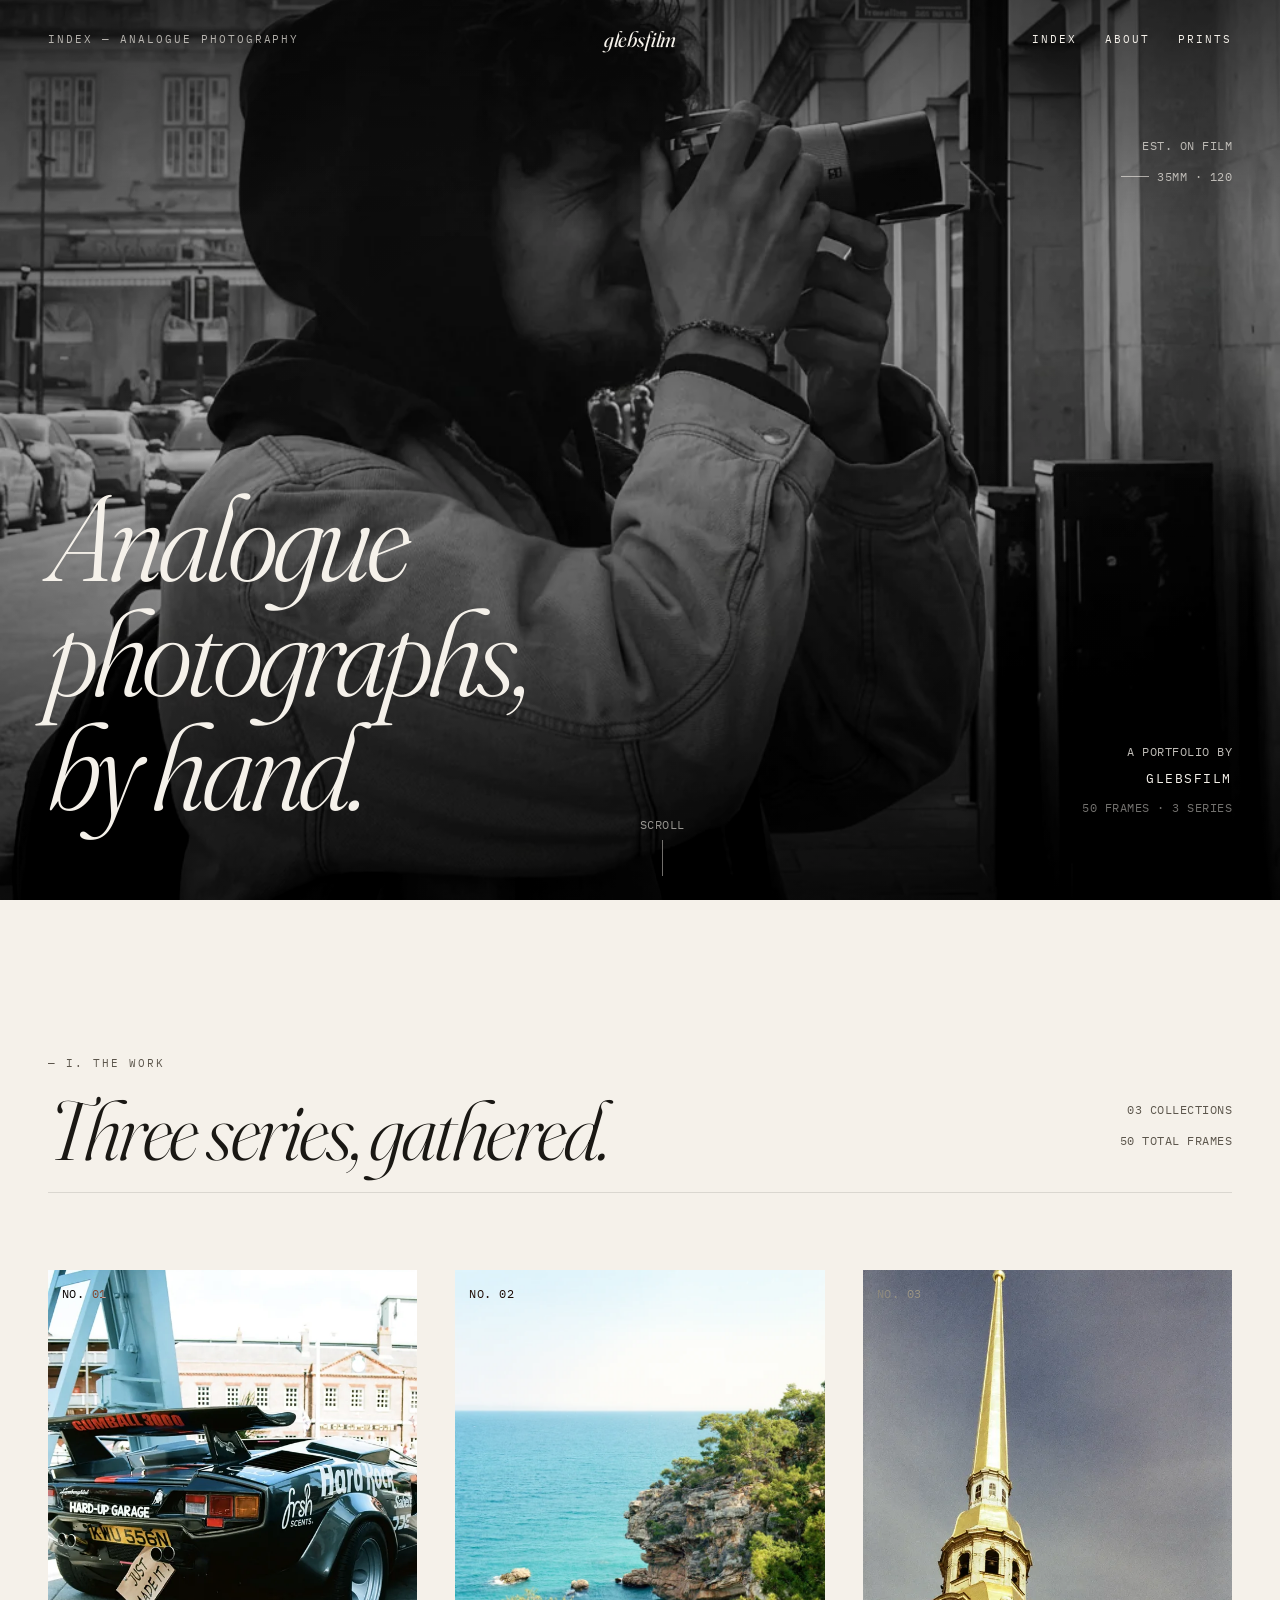
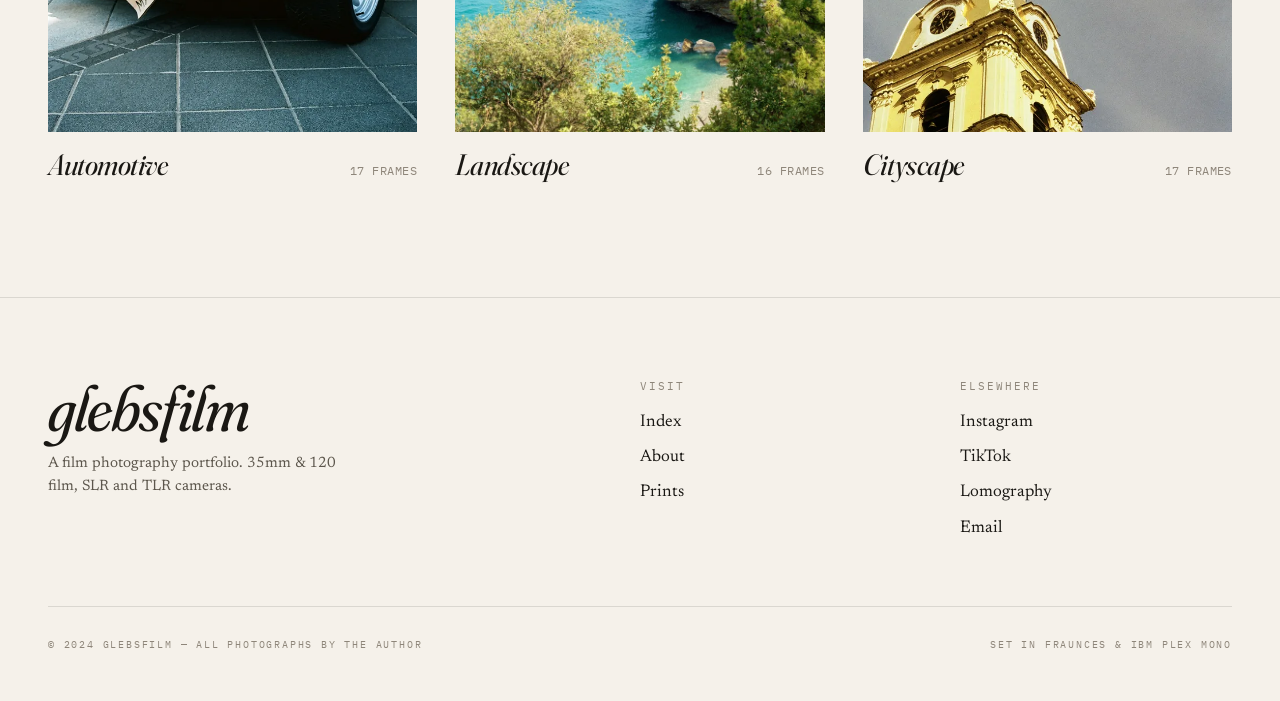
==== commit 398f2f49: "Auto-process images and rebuild HTML [skip ci]" ====
--- a/index.html
+++ b/index.html
@@ -37,7 +37,7 @@
   <link rel="stylesheet"
         href="https://fonts.googleapis.com/css2?family=Fraunces:ital,opsz,wght,SOFT@0,9..144,300..600,30..100;1,9..144,300..600,30..100&family=Newsreader:ital,opsz,wght@0,6..72,300..600;1,6..72,300..600&family=IBM+Plex+Mono:wght@300;400;500&display=swap">
 
-  <link rel="stylesheet" href="styles/site.css?v=f0097ba1">
+  <link rel="stylesheet" href="styles/site.css?v=93d80c30">
   <link rel="preload" as="image" href="assets/background-1920.webp" fetchpriority="high">
 </head>
 <body>
--- a/styles/site.css
+++ b/styles/site.css
@@ -941,3 +941,25 @@
 
 /* When the lightbox is open, lock body scroll */
 body.lightbox-open { overflow: hidden; }
+
+/* ============================================================
+   iOS notch / status-bar shield
+   ------------------------------------------------------------
+   A small always-cream strip in the safe-area top zone, sitting
+   just below the navbar (z-index 99 vs nav's 100). iOS Safari
+   sometimes fails to paint position:fixed backgrounds into the
+   safe-area inset during scroll transitions — this guarantees
+   the top is never transparent regardless of the nav's state.
+   Height collapses to 0px on non-notched devices.
+   ============================================================ */
+body::before {
+  content: "";
+  position: fixed;
+  top: 0;
+  left: 0;
+  right: 0;
+  height: env(safe-area-inset-top, 0);
+  background: var(--paper);
+  z-index: 99;
+  pointer-events: none;
+}
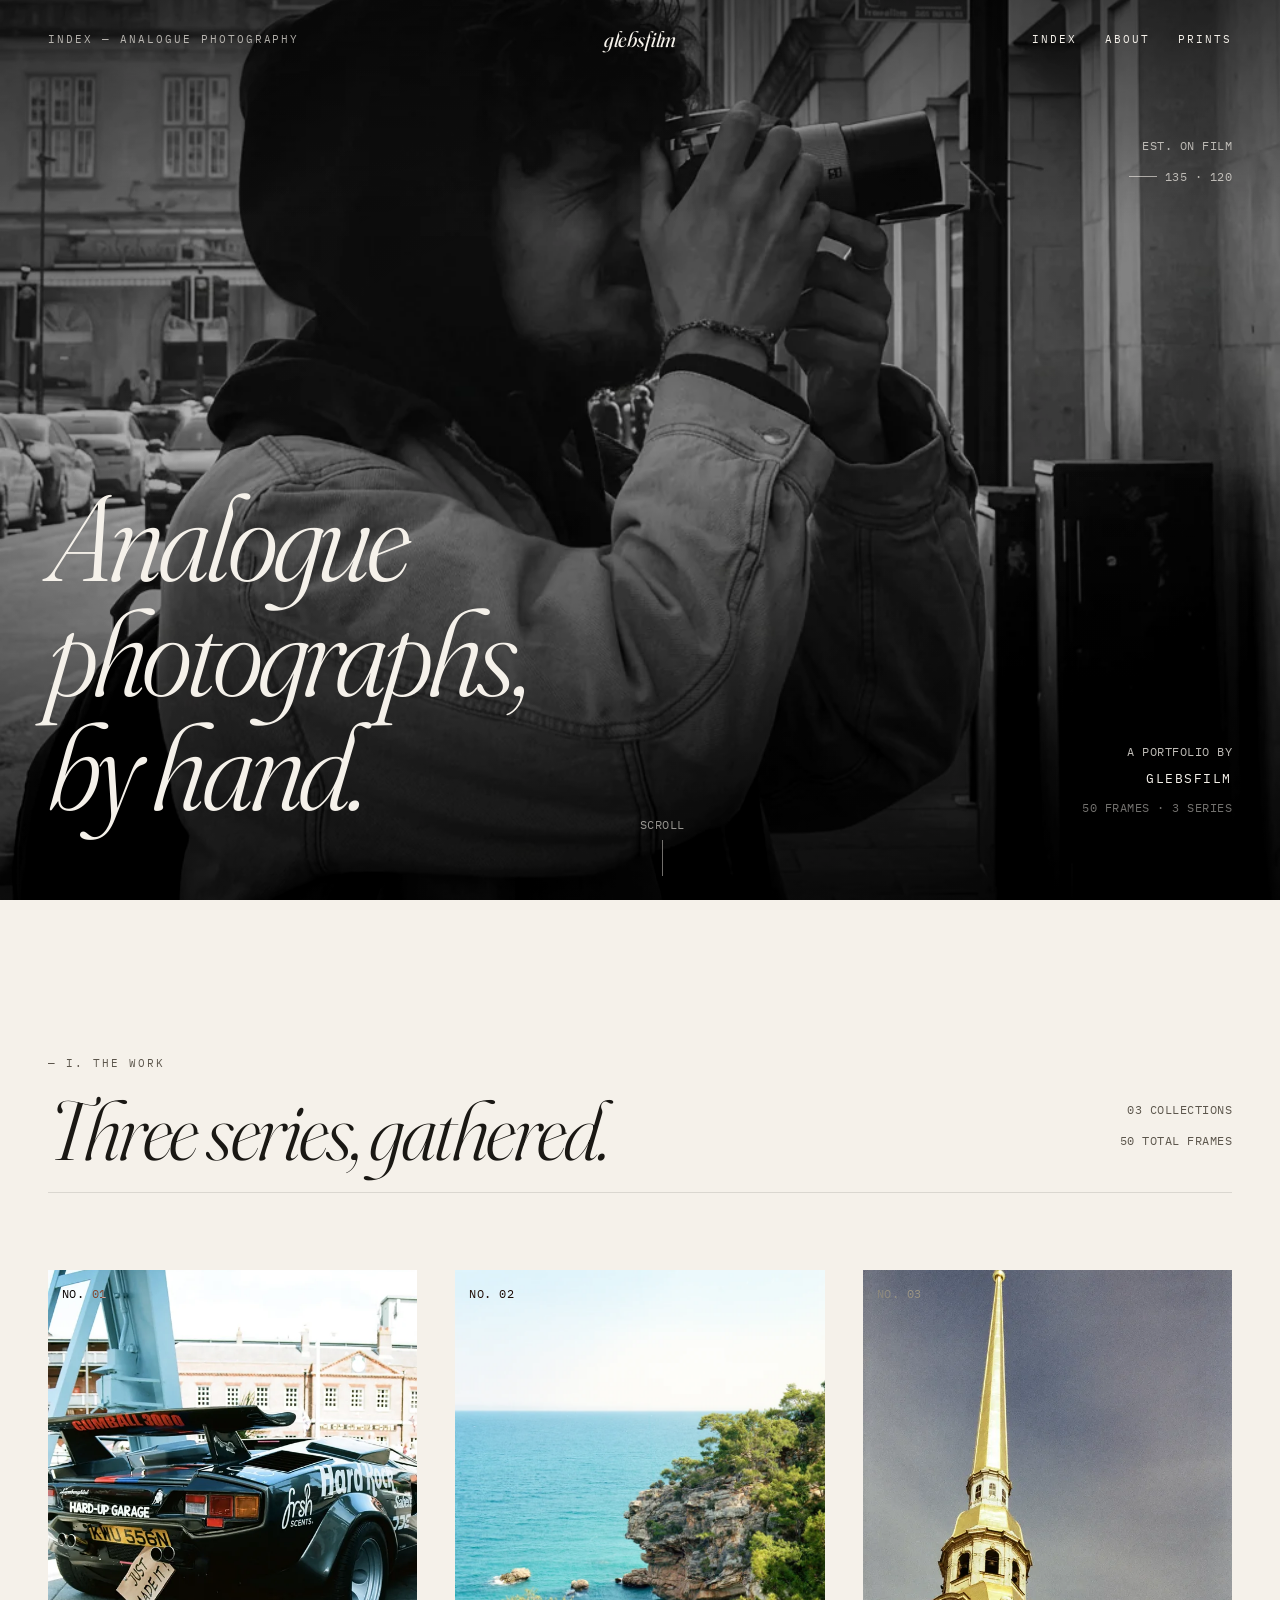
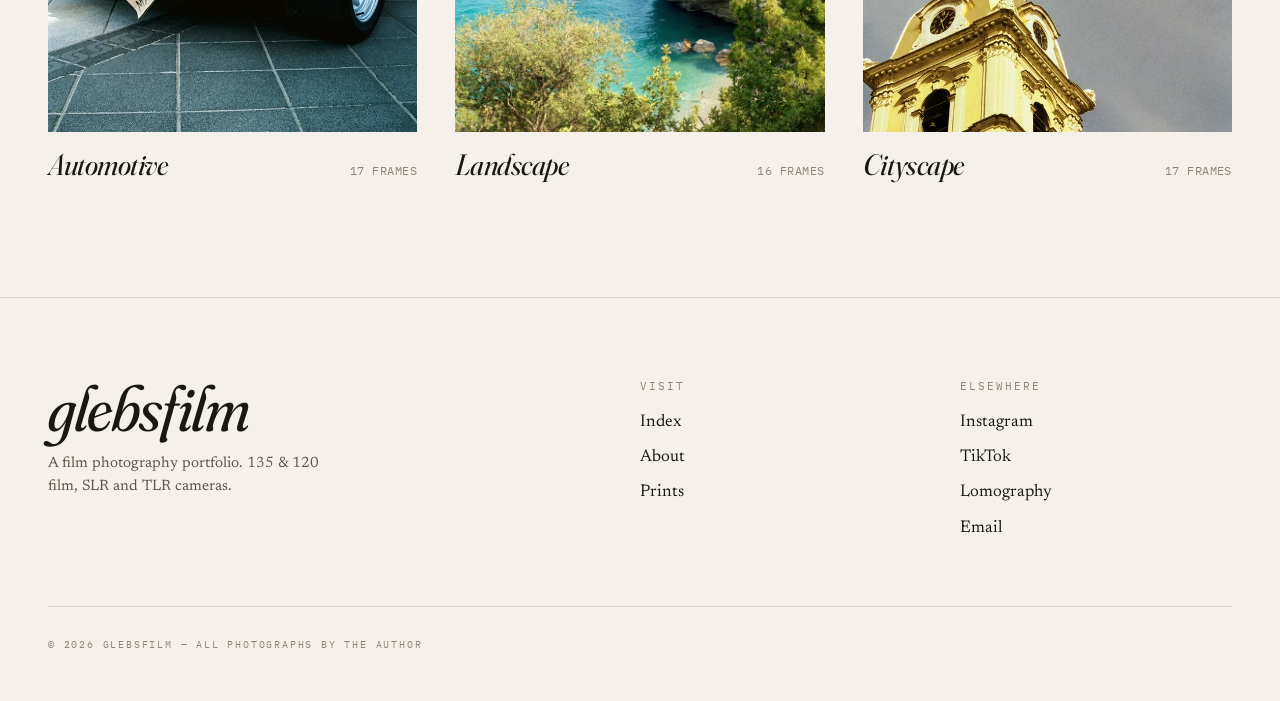
==== commit f243f680: "Update index.html" ====
--- a/index.html
+++ b/index.html
@@ -60,7 +60,7 @@
 
       <div class="hero__corner">
         <p class="mono">Est. on Film</p>
-        <p class="mono"><span class="hero__corner__sep"></span>35mm · 120</p>
+        <p class="mono"><span class="hero__corner__sep"></span>135 · 120</p>
       </div>
 
       <div class="hero__content">
@@ -150,7 +150,7 @@
     <div class="site-foot__grid">
       <div>
         <p class="site-foot__brand">glebsfilm</p>
-        <p class="site-foot__tag">A film photography portfolio. 35mm &amp; 120 film, SLR and TLR cameras.</p>
+        <p class="site-foot__tag">A film photography portfolio. 135 &amp; 120 film, SLR and TLR cameras.</p>
       </div>
       <div class="site-foot__col">
         <h4>Visit</h4>
@@ -171,11 +171,10 @@
       </div>
     </div>
     <div class="site-foot__base">
-      <p class="site-foot__copyright">© 2024 glebsfilm — All photographs by the author</p>
-      <p class="site-foot__set">Set in Fraunces &amp; IBM Plex Mono</p>
+      <p class="site-foot__copyright">© 2026 glebsfilm — All photographs by the author</p>
     </div>
   </div>
 </footer>
   <script src="js/site.js?v=3b735ae2" defer></script>
 </body>
-</html>+</html>
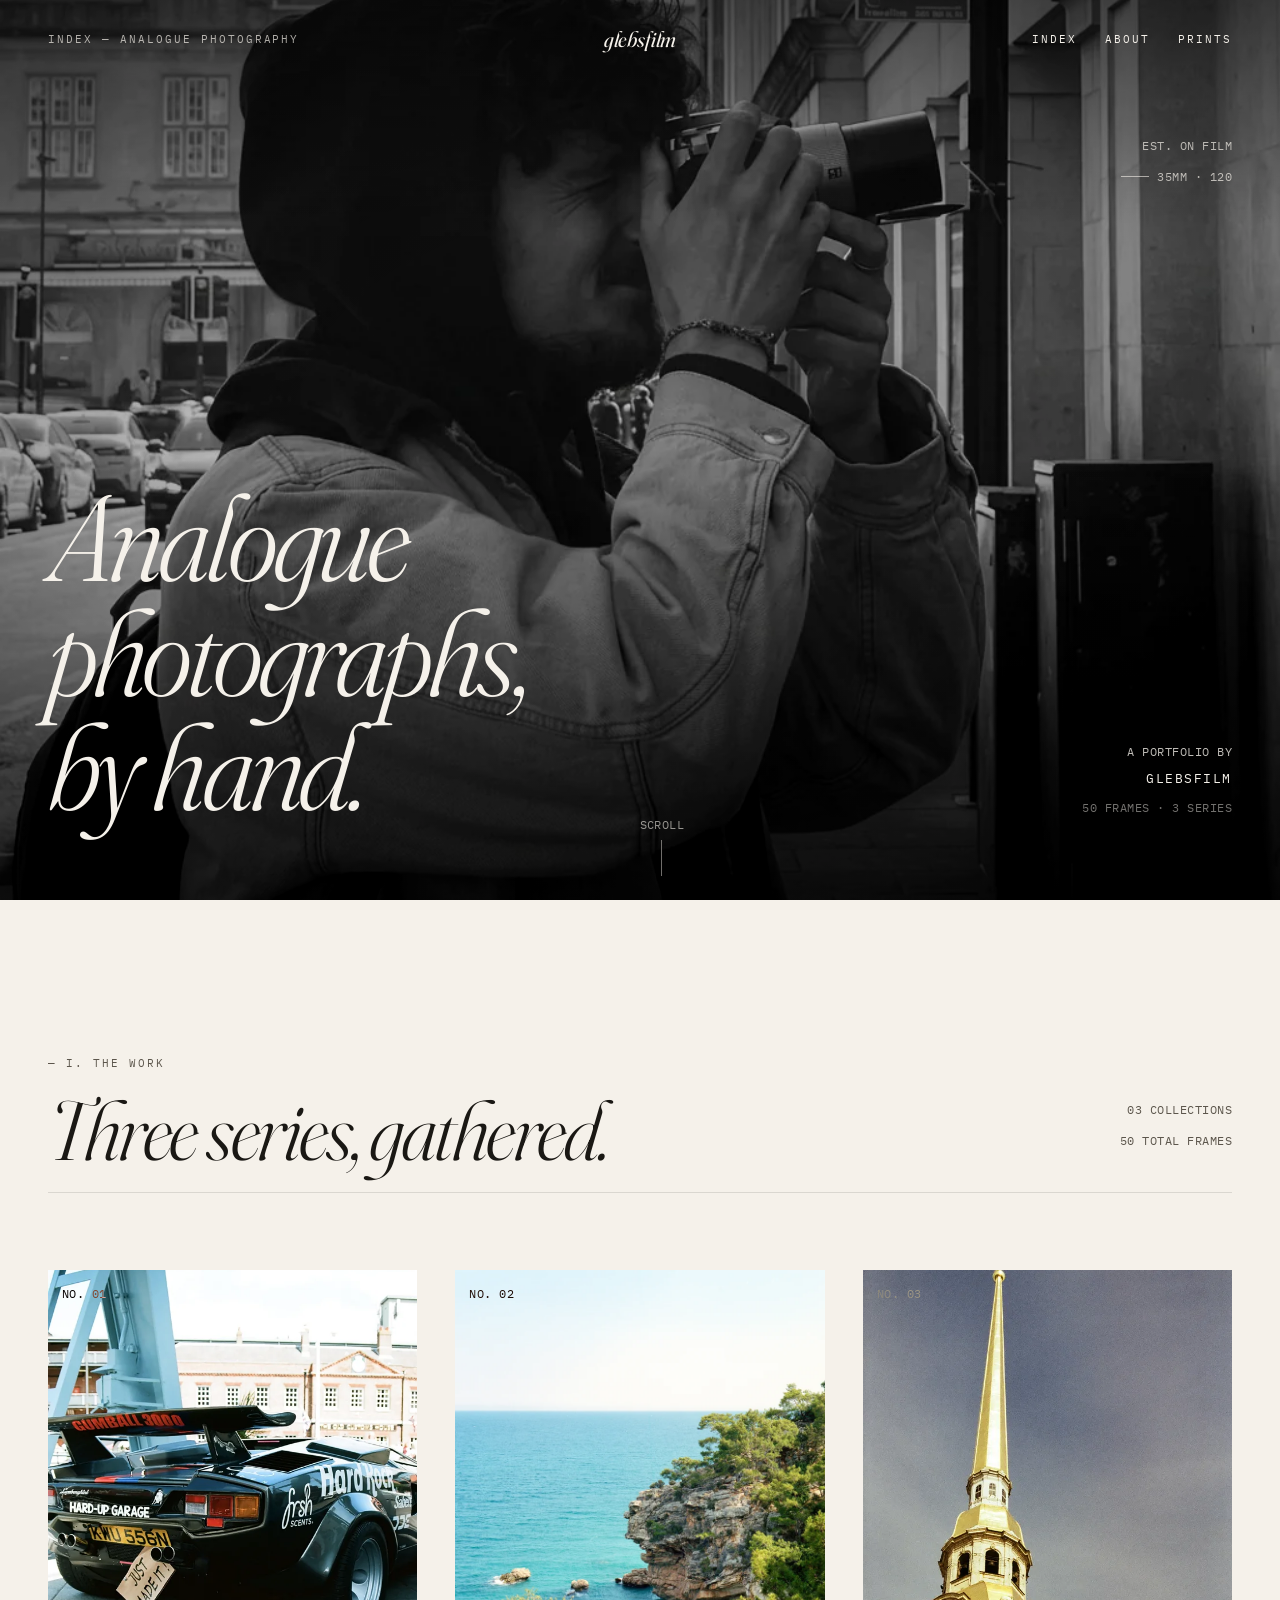
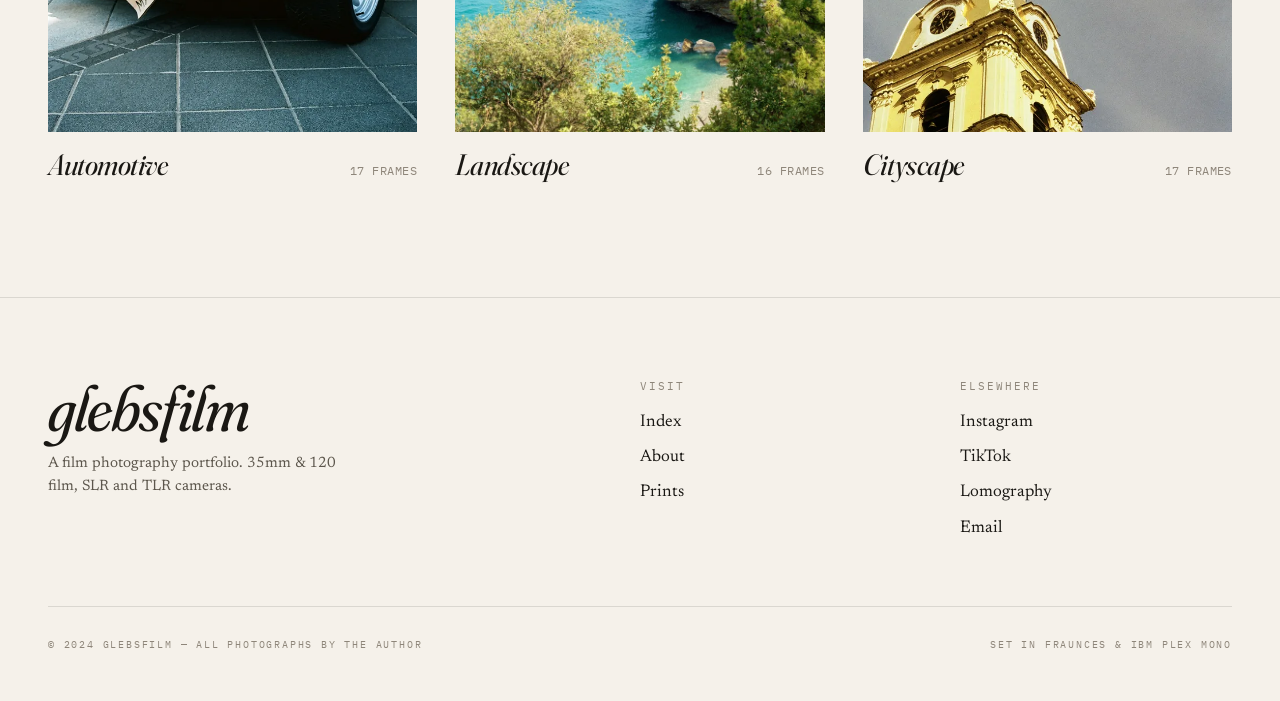
==== commit 993fe429: "Auto-process images and rebuild HTML [skip ci]" ====
--- a/index.html
+++ b/index.html
@@ -60,7 +60,7 @@
 
       <div class="hero__corner">
         <p class="mono">Est. on Film</p>
-        <p class="mono"><span class="hero__corner__sep"></span>135 · 120</p>
+        <p class="mono"><span class="hero__corner__sep"></span>35mm · 120</p>
       </div>
 
       <div class="hero__content">
@@ -150,7 +150,7 @@
     <div class="site-foot__grid">
       <div>
         <p class="site-foot__brand">glebsfilm</p>
-        <p class="site-foot__tag">A film photography portfolio. 135 &amp; 120 film, SLR and TLR cameras.</p>
+        <p class="site-foot__tag">A film photography portfolio. 35mm &amp; 120 film, SLR and TLR cameras.</p>
       </div>
       <div class="site-foot__col">
         <h4>Visit</h4>
@@ -171,10 +171,11 @@
       </div>
     </div>
     <div class="site-foot__base">
-      <p class="site-foot__copyright">© 2026 glebsfilm — All photographs by the author</p>
+      <p class="site-foot__copyright">© 2024 glebsfilm — All photographs by the author</p>
+      <p class="site-foot__set">Set in Fraunces &amp; IBM Plex Mono</p>
     </div>
   </div>
 </footer>
   <script src="js/site.js?v=3b735ae2" defer></script>
 </body>
-</html>
+</html>
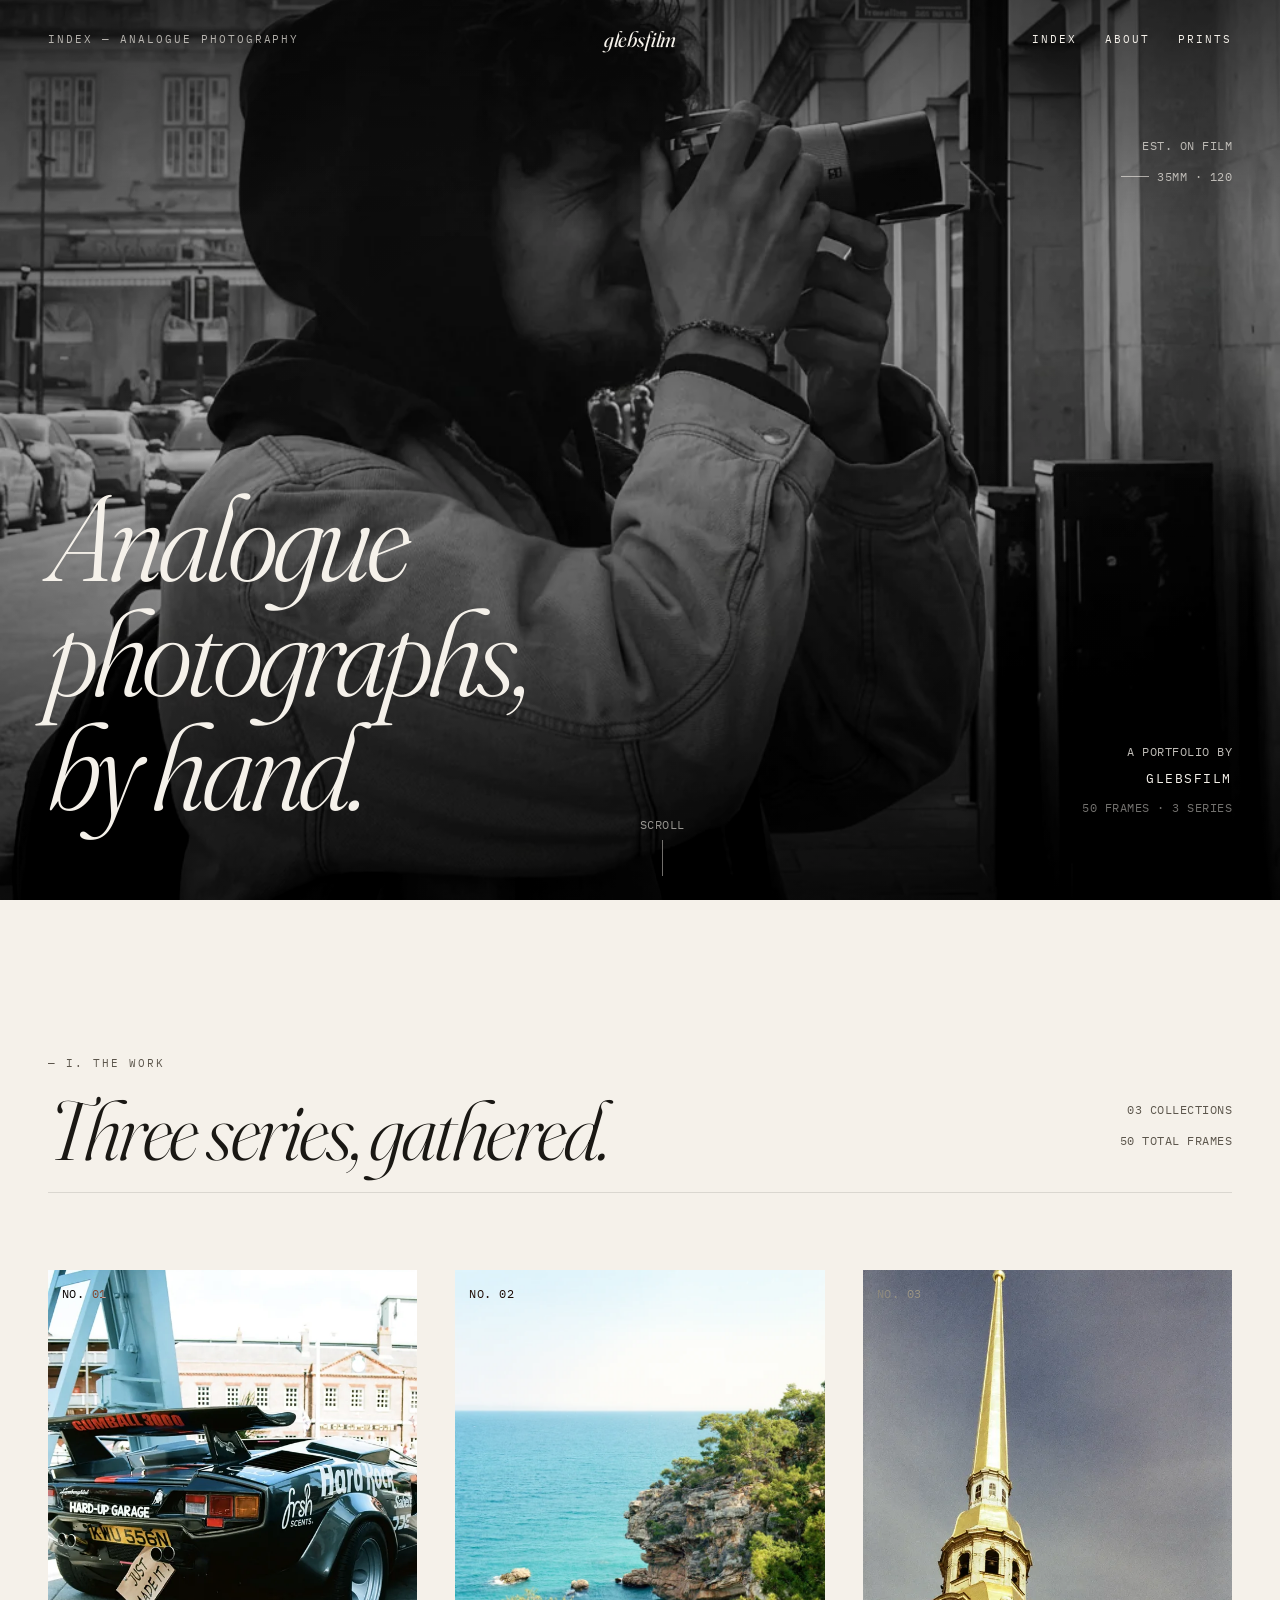
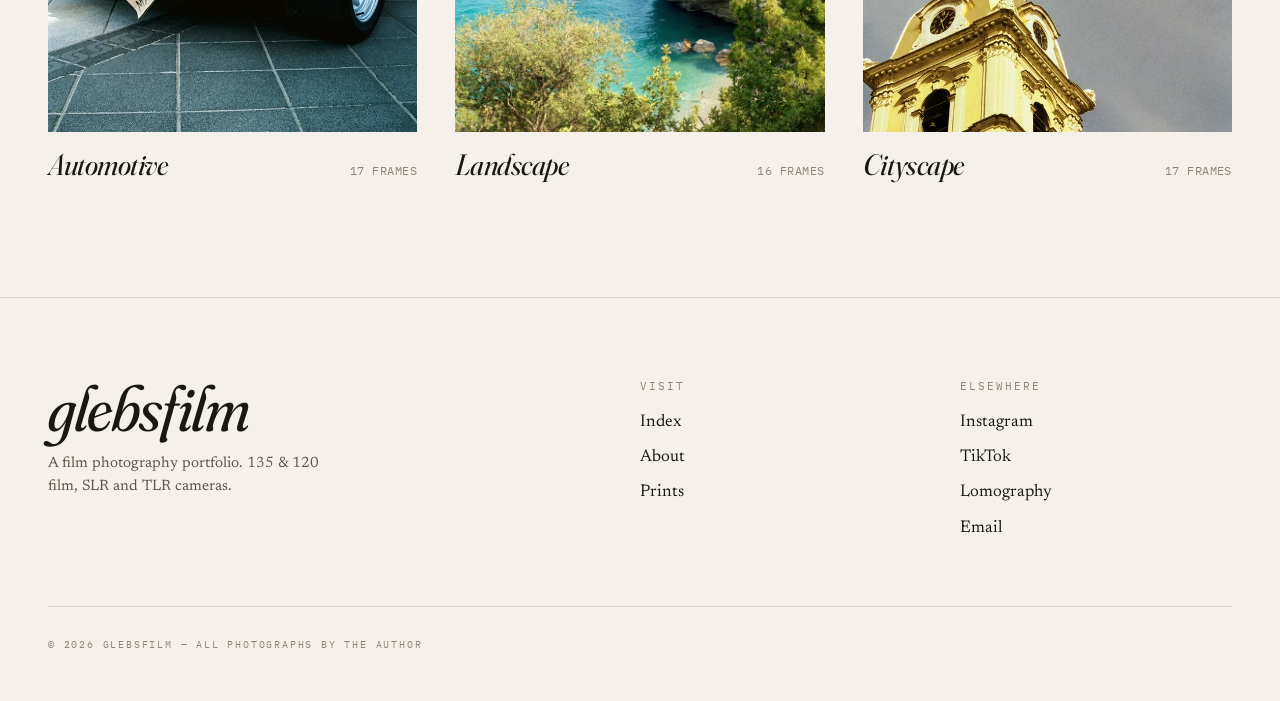
==== commit 19021f3d: "Auto-process images and rebuild HTML [skip ci]" ====
--- a/index.html
+++ b/index.html
@@ -4,8 +4,8 @@
   <meta charset="UTF-8">
   <meta name="viewport" content="width=device-width, initial-scale=1.0, viewport-fit=cover">
   <title>glebsfilm — Analogue Photography</title>
-  <meta name="description" content="A film photography portfolio. Landscapes, cityscapes, and automotive work on 35mm and 120 film, by glebsfilm.">
-  <meta name="keywords" content="Photography, Film photography, 35mm film, 120mm film, analog art, vintage photography">
+  <meta name="description" content="A film photography portfolio. Landscapes, cityscapes, and automotive work on 135 and 120 film, by glebsfilm.">
+  <meta name="keywords" content="Photography, Film photography, 35mm film, 120 film, analog art, vintage photography">
   <meta name="author" content="glebsfilm">
   <link rel="canonical" href="https://www.glebsfilm.com/">
 
@@ -20,13 +20,13 @@
   <meta property="og:type" content="website">
   <meta property="og:url" content="https://www.glebsfilm.com/">
   <meta property="og:title" content="glebsfilm — Analogue Photography">
-  <meta property="og:description" content="A film photography portfolio. Landscapes, cityscapes, and automotive work on 35mm and 120 film, by glebsfilm.">
+  <meta property="og:description" content="A film photography portfolio. Landscapes, cityscapes, and automotive work on 135 and 120 film, by glebsfilm.">
   <meta property="og:image" content="https://www.glebsfilm.com/assets/logo_square-640.webp">
   <meta property="og:image:width" content="640">
   <meta property="og:image:height" content="640">
   <meta name="twitter:card" content="summary_large_image">
   <meta name="twitter:title" content="glebsfilm — Analogue Photography">
-  <meta name="twitter:description" content="A film photography portfolio. Landscapes, cityscapes, and automotive work on 35mm and 120 film, by glebsfilm.">
+  <meta name="twitter:description" content="A film photography portfolio. Landscapes, cityscapes, and automotive work on 135 and 120 film, by glebsfilm.">
   <meta name="twitter:image" content="https://www.glebsfilm.com/assets/logo_square-640.webp">
 
   <script defer src="https://static.cloudflareinsights.com/beacon.min.js"
@@ -150,7 +150,7 @@
     <div class="site-foot__grid">
       <div>
         <p class="site-foot__brand">glebsfilm</p>
-        <p class="site-foot__tag">A film photography portfolio. 35mm &amp; 120 film, SLR and TLR cameras.</p>
+        <p class="site-foot__tag">A film photography portfolio. 135 &amp; 120 film, SLR and TLR cameras.</p>
       </div>
       <div class="site-foot__col">
         <h4>Visit</h4>
@@ -171,8 +171,7 @@
       </div>
     </div>
     <div class="site-foot__base">
-      <p class="site-foot__copyright">© 2024 glebsfilm — All photographs by the author</p>
-      <p class="site-foot__set">Set in Fraunces &amp; IBM Plex Mono</p>
+      <p class="site-foot__copyright">© 2026 glebsfilm — All photographs by the author</p>
     </div>
   </div>
 </footer>
